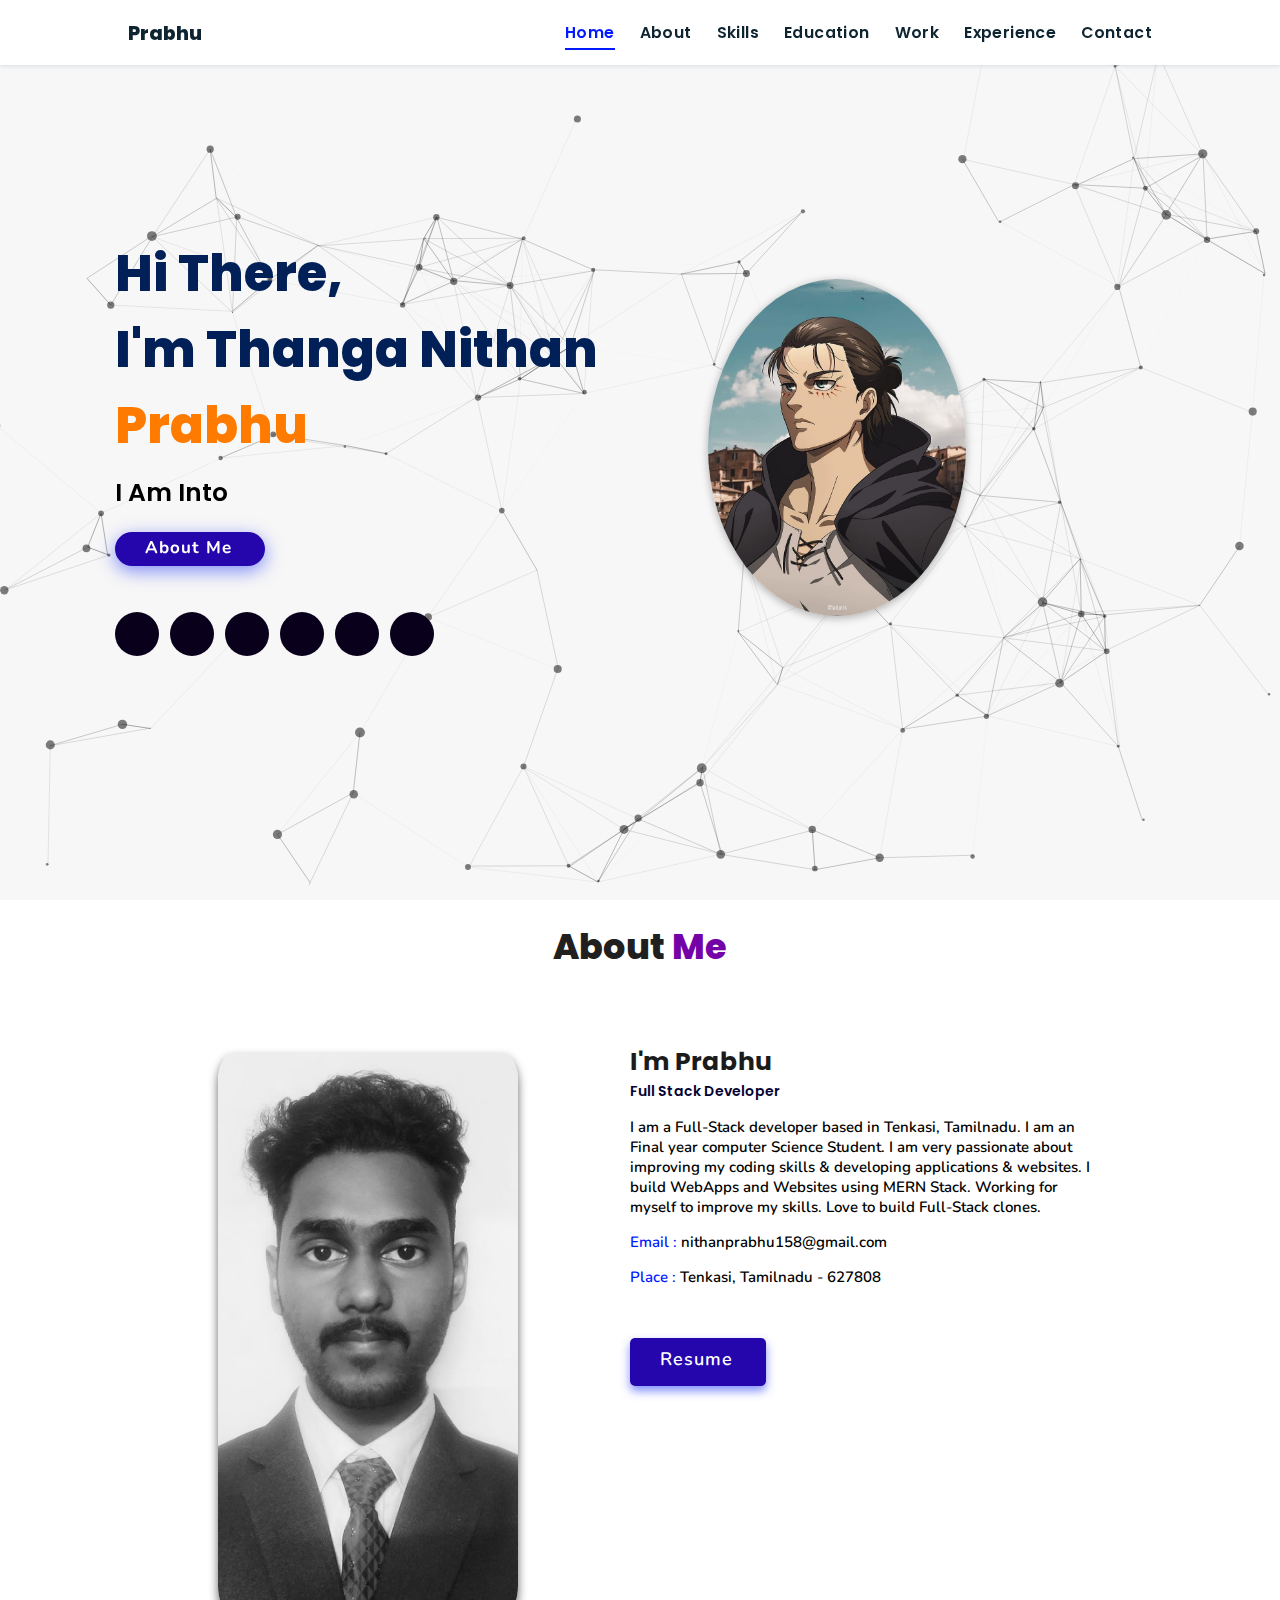
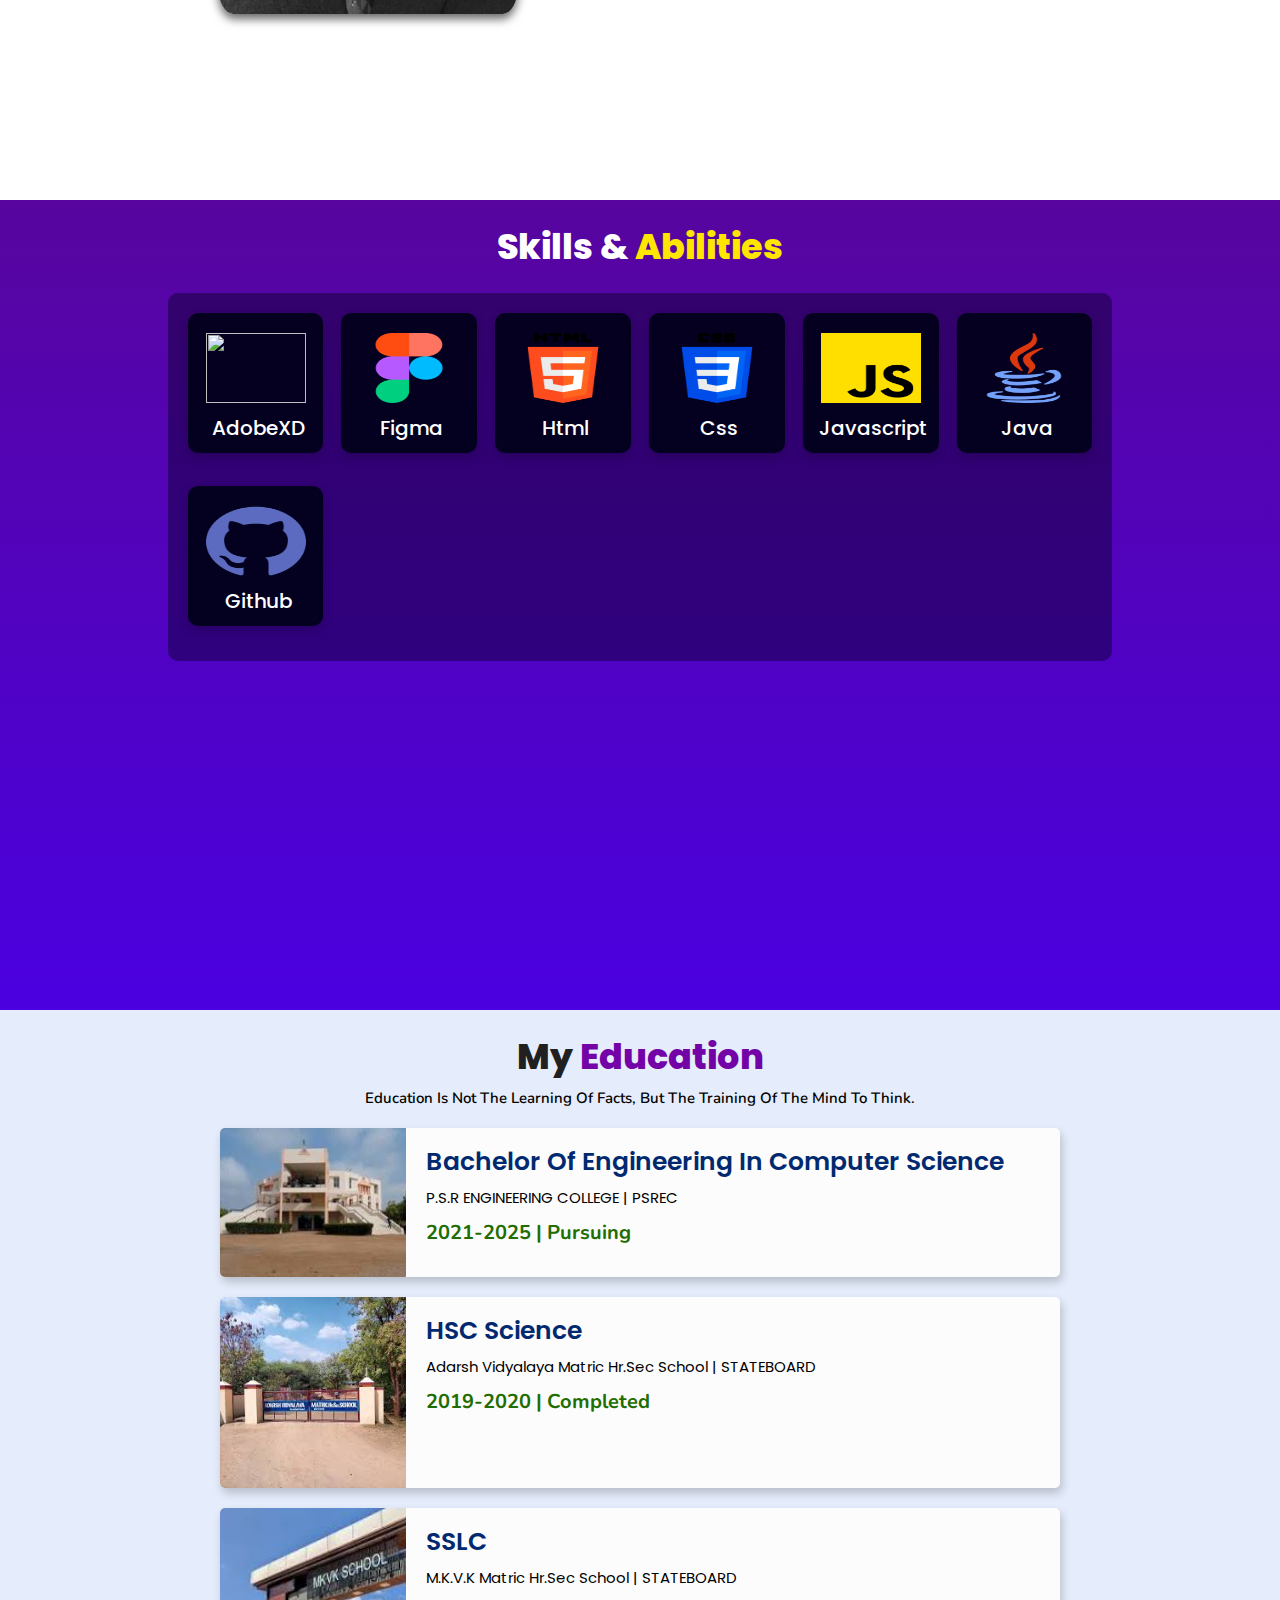
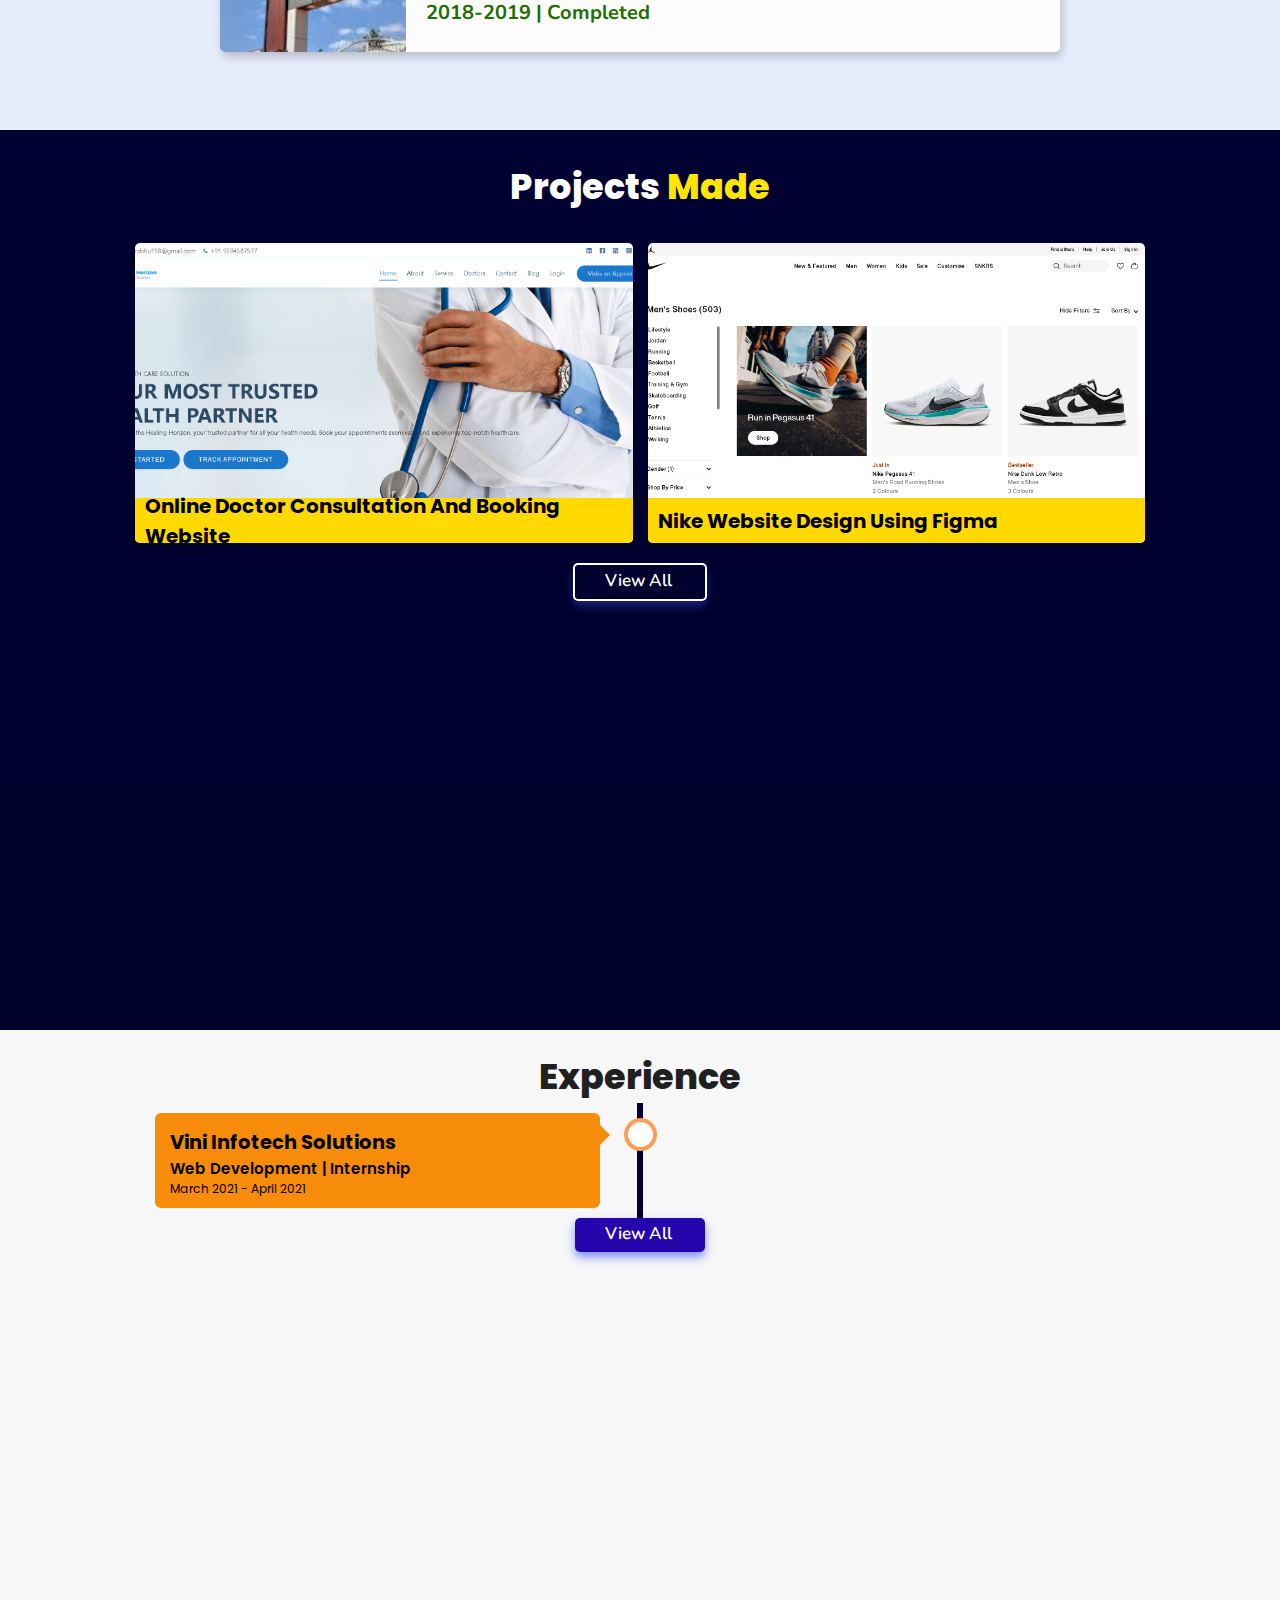
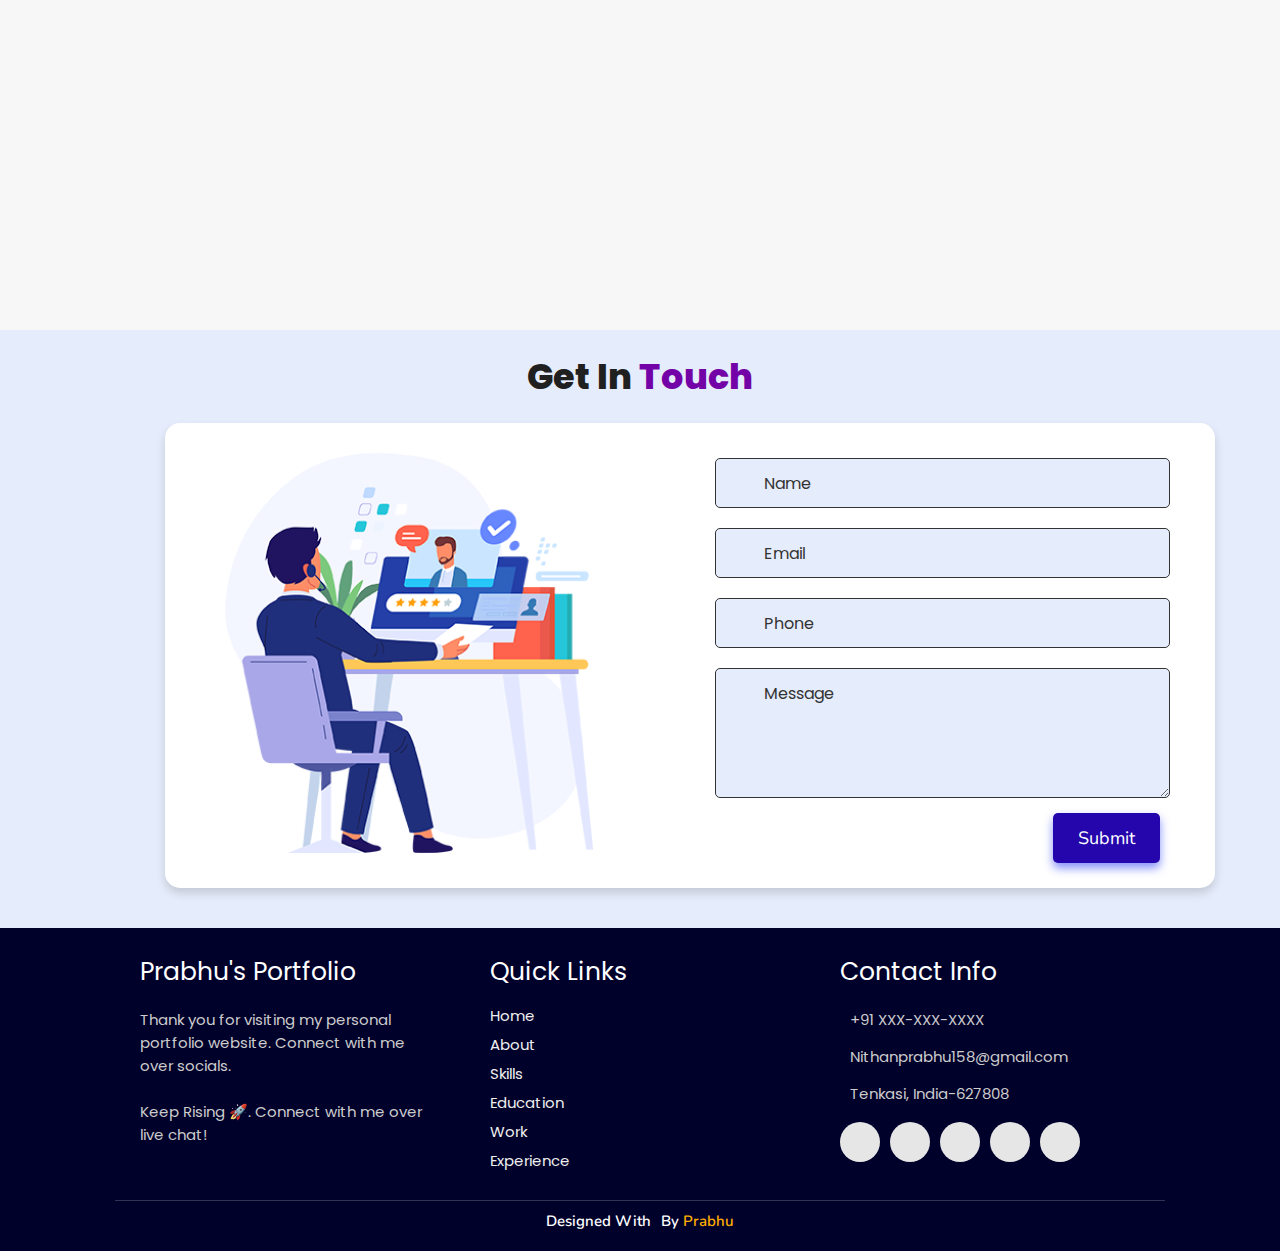
==== index.html @ cd058b42 "Initial commit" ====
<!DOCTYPE html>
<html lang="en">

<head>
  <meta charset="UTF-8">
  <meta http-equiv="X-UA-Compatible" content="IE=edge">
  <meta name="viewport" content="width=device-width, initial-scale=1.0">
  <meta name="keywords"
    content="jigar sable, portfolio, jigar, full stack dev, personal portfolio lifecodes, portfolio design, portfolio website, personal portfolio" />
  <meta name="description" content="Welcome to Jigar's Portfolio. Full-Stack Web Developer and Android App Developer" />
  <!-- Custom CSS -->
  <link rel="stylesheet" href="./assets/css/style.css">
  <!-- Font Awesome -->
  <link rel="stylesheet" href="https://cdnjs.cloudflare.com/ajax/libs/font-awesome/5.15.3/css/all.min.css"
    integrity="sha512-iBBXm8fW90+nuLcSKlbmrPcLa0OT92xO1BIsZ+ywDWZCvqsWgccV3gFoRBv0z+8dLJgyAHIhR35VZc2oM/gI1w=="
    crossorigin="anonymous" referrerpolicy="no-referrer" />
  <!-- Favicon -->
  <link id='favicon' rel="shortcut icon" href="./assets/images/favicon.png" type="image/x-png">
  <title>Portfolio | Thanga Nithan Prabhu</title>
</head>

<body oncontextmenu="return false">

  <!-- pre loader -->
  <!-- <div class="loader-container">
  <img draggable="false" src="./assets/images/preloader.gif" alt="">
</div> -->

  <!-- navbar starts -->
  <header>
    <a href="#" class="logo"><i class="fab fa-node-js"></i> Prabhu</a>

    <div id="menu" class="fas fa-bars"></div>
    <nav class="navbar">
      <ul>
        <li><a class="active" href="#home">Home</a></li>
        <li><a href="#about">About</a></li>
        <li><a href="#skills">Skills</a></li>
        <li><a href="#education">Education</a></li>
        <li><a href="#work">Work</a></li>
        <li><a href="#experience">Experience</a></li>
        <li><a href="#contact">Contact</a></li>
      </ul>
    </nav>
  </header>
  <!-- navbar ends -->


  <!-- hero section starts -->
  <section class="home" id="home">
    <div id="particles-js"></div>

    <div class="content">
      <h2>Hi There,<br /> I'm Thanga Nithan <span>Prabhu</span></h2>
      <p>i am into <span class="typing-text"></span></p>
      <a href="#about" class="btn"><span>About Me</span>
        <i class="fas fa-arrow-circle-down"></i>
      </a>
      <div class="socials">
        <ul class="social-icons">
          <li><a class="linkedin" aria-label="LinkedIn" href="#" target="_blank"><i class="fab fa-linkedin"></i></a>
          </li>
          <li><a class="github" aria-label="GitHub" href="#" target="_blank"><i class="fab fa-github"></i></a></li>
          <li><a class="twitter" aria-label="Twitter" href="#" target="_blank"><i class="fab fa-twitter"></i></a></li>
          <li><a class="telegram" aria-label="Telegram" href="#" target="_blank"><i
                class="fab fa-telegram-plane"></i></a></li>
          <li><a class="instagram" aria-label="Instagram" href="#"><i class="fab fa-instagram" target="_blank"></i></a>
          </li>
          <li><a class="dev" aria-label="Dev" href="#" target="_blank"><i class="fab fa-dev"></i></a></li>
        </ul>
      </div>
    </div>
    <div class="image">
      <img draggable="false" class="tilt" src="./assets/images/prof2.jpg" alt="">
    </div>
  </section>
  <!-- hero section ends -->


  <!-- about section starts -->
  <section class="about" id="about">
    <h2 class="heading"><i class="fas fa-user-alt"></i> About <span>Me</span></h2>

    <div class="row">

      <div class="image">
        <img draggable="false" class="tilt" src="./assets/images/proimg.jpg" alt="">
      </div>
      <div class="content">
        <h3>I'm Prabhu</h3>
        <span class="tag">Full Stack Developer</span>

        <p>I am a Full-Stack developer based in Tenkasi, Tamilnadu.
          I am an Final year computer Science Student.
          I am very passionate about improving my coding skills & developing applications & websites.
          I build WebApps and Websites using MERN Stack.
          Working for myself to improve my skills.
          Love to build Full-Stack clones. </p>

        <div class="box-container">
          <!-- <div class="box">
              <p><span> age: </span> 20</p>
              <p><span> phone : </span> +91 XXX-XXX-XXXX</p>
            </div> -->
          <div class="box">
            <p><span> email : </span> nithanprabhu158@gmail.com</p>
            <p><span> place : </span> Tenkasi, Tamilnadu - 627808</p>
          </div>
        </div>

        <div class="resumebtn">
          <a href="https://drive.google.com/file/d/1yinrvHwTOO-vEq6A9LyeGc9XPbq8N3wu/view?usp=sharing" target="_blank"
            class="btn"><span>Resume</span>
            <i class="fas fa-chevron-right"></i>
          </a>
        </div>

      </div>
    </div>
  </section>
  <!-- about section ends -->

  <!-- skills section starts -->
  <section class="skills" id="skills">

    <h2 class="heading"><i class="fas fa-laptop-code"></i> Skills & <span>Abilities</span></h2>

    <div class="container">
      <div class="row" id="skillsContainer">

        <div class="bar">
          <div class="info">
            <img src="https://img.icons8.com/color/48/000000/adobe-xd.png" width="100px" height="70px" />
            <span>AdobeXD</span>
          </div>
        </div>
        <div class="bar">
          <div class="info">
            <img src="assets/images/figma.png" width="100px" height="70px" />
            <span>Figma</span>
          </div>
        </div>
        <div class="bar">
          <div class="info">
            <img src="assets/images/html-5.png" width="100px" height="70px" />
            <span>Html</span>
          </div>
        </div>
        <div class="bar">
          <div class="info">
            <img src="assets/images/css-3.png" width="100px" height="70px" />
            <span>Css</span>
          </div>
        </div>
        <div class="bar">
          <div class="info">
            <img src="assets/images/js.png" width="100px" height="70px" />
            <span>Javascript</span>
          </div>
        </div>
        <div class="bar">
          <div class="info">
            <img src="assets/images/java.png" width="100px" height="70px" />
            <span>Java</span>
          </div>
        </div>
        <div class="bar">
          <div class="info">
            <img src="assets/images/github.png" width="100px" height="70px" />
            <span>Github</span>
          </div>
        </div>

      </div>
    </div>
  </section>
  <!-- skills section ends -->


  <!-- education section starts -->
  <section class="education" id="education">

    <h1 class="heading"><i class="fas fa-graduation-cap"></i> My <span>Education</span></h1>

    <p class="qoute">Education is not the learning of facts, but the training of the mind to think.</p>

    <div class="box-container">

      <div class="box">
        <div class="image">
          <img draggable="false" src="assets/images/educat/clg.jpeg" alt="">
        </div>
        <div class="content">
          <h3>Bachelor of Engineering in Computer Science</h3>
          <p>P.S.R ENGINEERING COLLEGE | PSREC</p>
          <h4>2021-2025 | Pursuing</h4>
        </div>
      </div>

      <div class="box">
        <div class="image">
          <img draggable="false" src="./assets/images/educat/sslc.jpeg" alt="">
        </div>
        <div class="content">
          <h3>HSC Science </h3>
          <p>Adarsh vidyalaya Matric Hr.sec School | STATEBOARD</p>
          <h4>2019-2020 | Completed</h4>
        </div>
      </div>
      <div class="box">
        <div class="image">
          <img draggable="false" src="./assets/images/educat/hsc.jpeg" alt="">
        </div>
        <div class="content">
          <h3>SSLC </h3>
          <p>M.K.V.K Matric Hr.sec School | STATEBOARD</p>
          <h4>2018-2019 | Completed</h4>
        </div>
      </div>

    </div>
  </section>
  <!-- education section ends -->


  <!-- work project section starts -->
  <section class="work" id="work">

    <h2 class="heading"><i class="fas fa-laptop-code"></i> Projects <span>Made</span></h2>

    <div class="box-container">

      <div class="box tilt">
        <img draggable="false" src="./assets/images/projects/docproject.png" alt="" />
        <div class="content">
          <div class="tag">
            <h3>online Doctor consultation and booking website</h3>
          </div>
          <div class="desc">
            <p>Dynamic and user-friendly website to consult and book our doctors through online</p>
            <div class="btns">
              <a href="#" class="btn" target="_blank"><i class="fas fa-eye"></i> View</a>
              <a href="#" class="btn" target="_blank">Code <i class="fas fa-code"></i></a>
            </div>
          </div>
        </div>
      </div>
      <div class="box tilt">
        <img draggable="false" src="./assets/images/projects/nikepro.png" alt="" />
        <div class="content">
          <div class="tag">
            <h3>Nike website design using figma</h3>
          </div>
          <div class="desc">
            <p>Website that showcases the nike products</p>
            <div class="btns">
              <a href="#" class="btn" target="_blank"><i class="fas fa-eye"></i> View</a>
              <a href="#" class="btn" target="_blank">Code <i class="fas fa-code"></i></a>
            </div>
          </div>
        </div>
      </div>

    </div>

    <div class="viewall">
      <a href="/projects" class="btn"><span>View All</span>
        <i class="fas fa-arrow-right"></i>
      </a>
    </div>

  </section>
  <!-- work project section ends -->

  <!-- experience section starts -->
  <section class="experience" id="experience">

    <h2 class="heading"><i class="fas fa-briefcase"></i> Experience </h2>

    <div class="timeline">

      <!-- <div class="container right">
        <div class="content">
          <div class="tag">
            <h2>Self Employed</h2>
          </div>
          <div class="desc">
            <h3>Full Stack Developer</h3>
            <p>Oct 2021 - present</p>
          </div>
        </div>
      </div>

      <div class="container left">
        <div class="content">
          <div class="tag">
            <h2>Mapstreak Flyseas</h2>
          </div>
          <div class="desc">
            <h3>Web Developer | Internship</h3>
            <p>June 2021 - Dec 2021</p>
          </div>
        </div>
      </div>

      <div class="container right">
        <div class="content">
          <div class="tag">
            <h2>The Spark Foundation</h2>
          </div>
          <div class="desc">
            <h3>Website Developer | Internship</h3>
            <p>May 2021 - June 2021</p>
          </div>
        </div>
      </div>

      <div class="container left">
        <div class="content">
          <div class="tag">
            <h2>The Spark Foundation</h2>
          </div>
          <div class="desc">
            <h3>Mobile Application Developer | Internship</h3>
            <p>April 2021 - May 2021</p>
          </div>
        </div>
      </div>

      <div class="container right">
        <div class="content">
          <div class="tag">
            <h2>Frshr Technologies</h2>
          </div>
          <div class="desc">
            <h3>Wordpress Developer | Internship</h3>
            <p>April 2021 - April 2021</p>
          </div>
        </div>
      </div> -->

      <div class="container left">
        <div class="content">
          <div class="tag">
            <h2>Vini Infotech Solutions</h2>
          </div>
          <div class="desc">
            <h3>Web Development | Internship</h3>
            <p>March 2021 - April 2021</p>
          </div>
        </div>
      </div>
    </div>

    <div class="morebtn">
      <a href="/experience" class="btn"><span>View All</span>
        <i class="fas fa-arrow-right"></i>
      </a>
    </div>

    </div>

  </section>
  <!-- experience section ends -->

  <!-- contact section starts -->
  <section class="contact" id="contact">

    <h2 class="heading"><i class="fas fa-headset"></i> Get in <span>Touch</span></h2>

    <div class="container">
      <div class="content">
        <div class="image-box">
          <img draggable="false" src="./assets/images/contact1.png" alt="">
        </div>
        <form id="contact-form">

          <div class="form-group">
            <div class="field">
              <input type="text" name="name" placeholder="Name" required>
              <i class='fas fa-user'></i>
            </div>
            <div class="field">
              <input type="text" name="email" placeholder="Email" required>
              <i class='fas fa-envelope'></i>
            </div>
            <div class="field">
              <input type="text" name="phone" placeholder="Phone">
              <i class='fas fa-phone-alt'></i>
            </div>
            <div class="message">
              <textarea placeholder="Message" name="message" required></textarea>
              <i class="fas fa-comment-dots"></i>
            </div>
          </div>
          <div class="button-area">
            <button type="submit">
              Submit <i class="fa fa-paper-plane"></i></button>
          </div>
        </form>
      </div>
    </div>
  </section>
  <!-- contact section ends -->


  <!-- footer section starts -->
  <section class="footer">

    <div class="box-container">

      <div class="box">
        <h3>Prabhu's Portfolio</h3>
        <p>Thank you for visiting my personal portfolio website. Connect with me over socials. <br /> <br /> Keep Rising
          🚀. Connect with me over live chat!</p>
      </div>

      <div class="box">
        <h3>quick links</h3>
        <a href="#home"><i class="fas fa-chevron-circle-right"></i> home</a>
        <a href="#about"><i class="fas fa-chevron-circle-right"></i> about</a>
        <a href="#skills"><i class="fas fa-chevron-circle-right"></i> skills</a>
        <a href="#education"><i class="fas fa-chevron-circle-right"></i> education</a>
        <a href="#work"><i class="fas fa-chevron-circle-right"></i> work</a>
        <a href="#experience"><i class="fas fa-chevron-circle-right"></i> experience</a>
      </div>

      <div class="box">
        <h3>contact info</h3>
        <p> <i class="fas fa-phone"></i>+91 XXX-XXX-XXXX</p>
        <p> <i class="fas fa-envelope"></i>Nithanprabhu158@gmail.com</p>
        <p> <i class="fas fa-map-marked-alt"></i>Tenkasi, India-627808</p>
        <div class="share">

          <a href="#" class="fab fa-linkedin" aria-label="LinkedIn" target="_blank"></a>
          <a href="#" class="fab fa-github" aria-label="GitHub" target="_blank"></a>
          <a href="mailto:nithanprabhu158@gmail.com" class="fas fa-envelope" aria-label="Mail" target="_blank"></a>
          <a href="#" class="fab fa-twitter" aria-label="Twitter" target="_blank"></a>
          <a href="#" class="fab fa-telegram-plane" aria-label="Telegram" target="_blank"></a>
        </div>
      </div>
    </div>

    <h1 class="credit">Designed with <i class="fa fa-heart pulse"></i> by <a href="#"> Prabhu</a></h1>

  </section>
  <!-- footer section ends -->


  <!-- scroll top btn -->
  <a href="#home" aria-label="ScrollTop" class="fas fa-angle-up" id="scroll-top"></a>
  <!-- scroll back to top -->


  <!-- ==== ALL MAJOR JAVASCRIPT CDNS STARTS ==== -->
  <!-- jquery cdn -->
  <script src="https://cdnjs.cloudflare.com/ajax/libs/jquery/3.6.0/jquery.min.js"
    integrity="sha512-894YE6QWD5I59HgZOGReFYm4dnWc1Qt5NtvYSaNcOP+u1T9qYdvdihz0PPSiiqn/+/3e7Jo4EaG7TubfWGUrMQ=="
    crossorigin="anonymous" referrerpolicy="no-referrer"></script>

  <!-- typed.js cdn -->
  <script src="https://cdnjs.cloudflare.com/ajax/libs/typed.js/2.0.5/typed.min.js"
    integrity="sha512-1KbKusm/hAtkX5FScVR5G36wodIMnVd/aP04af06iyQTkD17szAMGNmxfNH+tEuFp3Og/P5G32L1qEC47CZbUQ=="
    crossorigin="anonymous" referrerpolicy="no-referrer"></script>

  <!-- particle.js links -->
  <script src="./assets/js/particles.min.js"></script>
  <script src="./assets/js/app.js"></script>

  <!-- vanilla tilt.js links -->
  <script src="https://cdnjs.cloudflare.com/ajax/libs/vanilla-tilt/1.7.0/vanilla-tilt.min.js"
    integrity="sha512-SttpKhJqONuBVxbRcuH0wezjuX+BoFoli0yPsnrAADcHsQMW8rkR84ItFHGIkPvhnlRnE2FaifDOUw+EltbuHg=="
    crossorigin="anonymous" referrerpolicy="no-referrer"></script>

  <!-- scroll reveal anim -->
  <script src="https://unpkg.com/scrollreveal"></script>

  <script type="text/javascript" src="https://cdn.jsdelivr.net/npm/emailjs-com@3/dist/email.min.js"></script>

  <!-- ==== ALL MAJOR JAVASCRIPT CDNS ENDS ==== -->

  <script src="./assets/js/script.js"></script>

</body>

</html>
---- assets/css/style.css ----
@import url("https://fonts.googleapis.com/css2?family=Poppins:wght@400;600;700&display=swap");
@import url("https://fonts.googleapis.com/css2?family=Nunito:ital,wght@0,300;0,400;0,600;0,700;1,300;1,400&display=swap");

* {
  margin: 0;
  padding: 0;
  box-sizing: border-box;
  text-decoration: none;
  outline: none;
  border: none;
  text-transform: capitalize;
  transition: all 0.2s linear;
}

html {
  font-size: 62.5%;
  overflow-x: hidden;
  scroll-behavior: smooth;
}

body {
  background: #f7f7f7;
  font-family: "Poppins", sans-serif;
}

*::selection {
  background: #2b3dda;
  color: #fff;
}

html {
  font-size: 62.5%;
  overflow-x: hidden;
}

html::-webkit-scrollbar {
  width: 0.8rem;
}

html::-webkit-scrollbar-track {
  background: rgb(235, 202, 245);
}

html::-webkit-scrollbar-thumb {
  background: #420177;
}

/* pre loader start */
.loader-container {
  position: fixed;
  top: 0;
  left: 0;
  z-index: 10000;
  background: #e6eff1;
  display: flex;
  align-items: center;
  justify-content: center;
  height: 100%;
  width: 100%;
}

.loader-container.fade-out {
  top: -120%;
}

/* pre loader end */

/* navbar starts */
header {
  position: fixed;
  top: 0;
  left: 0;
  right: 0;
  z-index: 1000;
  display: flex;
  align-items: center;
  justify-content: space-between;
  padding: 1.7rem 10%;
  height: 6.5rem;
  background-color: #fff;
  box-shadow: 0 1px 4px rgba(146, 161, 176, 0.3);
}

section {
  min-height: 100vh;
  padding: 2rem 9%;
}

.heading {
  font-size: 3.5rem;
  color: rgb(32, 32, 32);
  font-weight: 800;
  text-align: center;
}

.heading span {
  color: rgb(115, 3, 167);
}

header .logo {
  font-size: 1.9rem;
  font-weight: 800;
  text-decoration: none;
  color: #0e2431;
}

header .logo i {
  font-size: 2.2rem;
}

header .logo:hover {
  color: #fc8c05;
}

header .navbar ul {
  list-style: none;
  display: flex;
  justify-content: center;
  align-items: center;
}

header .navbar li {
  margin-left: 2.5rem;
}

header .navbar ul li a {
  font-size: 1.57rem;
  color: #0e2431;
  font-weight: 600;
  text-decoration: none;
  letter-spacing: 0.04rem;
  transition: 0.2s;
}

header .navbar ul li a.active,
header .navbar ul li a:hover {
  color: #011aff;
  border-bottom: 0.2rem solid #011aff;
  padding: 0.5rem 0;
}

/* navbar ends */

/* hamburger icon starts*/
#menu {
  font-size: 3rem;
  cursor: pointer;
  color: rgb(24, 2, 63);
  display: none;
}

@media (max-width: 768px) {
  #menu {
    display: block;
  }

  header .navbar {
    position: fixed;
    top: 6.5rem;
    right: -120%;
    width: 75%;
    height: 100%;
    text-align: left;
    align-items: flex-start;
    background-color: #0e0f31;
  }

  header .navbar ul {
    flex-flow: column;
    padding: 1rem;
  }

  header .navbar ul li {
    text-align: center;
    width: 100%;
    margin: 1rem 0;
    border-radius: 0.5rem;
    width: 26rem;
  }

  header .navbar ul li a {
    display: block;
    padding: 1rem;
    text-align: left;
    color: #fff;
    font-size: 2rem;
  }

  header .navbar ul li a.active,
  header .navbar ul li a:hover {
    padding: 1rem;
    color: #fff;
    border-radius: 0.5rem;
    border-bottom: 0.5rem solid #011aff;
  }

  .fa-times {
    transform: rotate(180deg);
  }

  header .navbar.nav-toggle {
    right: 0;
  }
}

/* hamburger icon ends */

/* hero section starts*/
.home {
  position: relative;
  display: flex;
  flex-wrap: wrap;
  gap: 1.5rem;
  min-height: 100vh;
  align-items: center;
}

.home #particles-js {
  position: absolute;
  top: 0;
  left: 0;
  height: 100%;
  width: 100%;
}

.home::before {
  content: "";
  position: absolute;
  top: 0;
  left: 0;
  height: 100%;
  width: 100%;
}

.home .content {
  flex: 1 1 40rem;
  padding-top: 1rem;
  z-index: 1;
}

.home .image {
  flex: 1 1 40rem;
  z-index: 1;
}

.home .image img {

  width: 50%;
  margin-left: 6rem;
  border-radius: 50%;
  box-shadow: 0 2px 8px rgba(0, 0, 0, 0.3);
  cursor: pointer;
}

.home .image img:hover {
  box-shadow: 0 5px 15px rgba(0, 0, 0, 0.5);
}

.home .content h2 {
  font-size: 5rem;
  font-weight: 800;
  color: #002057;
}

.home .content h2 span {
  font-size: 5rem;
  font-weight: 800;
  color: #ff7b00;
}

.home .content p {
  font-size: 2.5rem;
  color: #000;
  font-weight: 600;
  padding: 1rem 0;
}

.home .content p span {
  font-size: 2.5rem;
  color: rgb(148, 8, 8);
  font-weight: 600;
  padding: 1rem 0;
}

.home .btn {
  margin-top: 1rem;
  position: absolute;
  line-height: 0;
  padding: 1.6rem 3rem;
  border-radius: 4em;
  transition: 0.5s;
  color: #fff;
  background: #2506ad;
  box-shadow: 0px 5px 18px rgba(48, 68, 247, 0.6);
  font-family: "Nunito", sans-serif;
}

.home .btn span {
  font-weight: 700;
  font-size: 1.7rem;
  letter-spacing: 0.1rem;
}

.home .btn i {
  margin-left: 0.3rem;
  font-size: 1.5rem;
  transition: 0.3s;
}

.home .btn:hover {
  background: #1a047e;
}

.home .btn:hover i {
  transform: translateX(5px);
}

/* social icons start */
.socials {
  position: relative;
  margin-top: 9rem;
}

.socials .social-icons {
  padding-left: 0;
  margin-bottom: 0;
  list-style: none;
}

.socials .social-icons li {
  display: inline-block;
  margin-bottom: 14px;
}

.social-icons a {
  font-size: 2rem;
  display: inline-block;
  line-height: 44px;
  color: #00d9ff;
  background-color: #09011b;
  width: 44px;
  height: 44px;
  text-align: center;
  margin-right: 8px;
  border-radius: 100%;
  -webkit-transition: all 0.2s linear;
  -o-transition: all 0.2s linear;
  transition: all 0.2s linear;
}

.social-icons a:active,
.social-icons a:focus,
.social-icons a:hover {
  color: #fff;
  background-color: #0685da;
}

.social-icons a.github:hover {
  background-color: #0e0e0e;
}

.social-icons a.twitter:hover {
  background-color: #00aced;
}

.social-icons a.linkedin:hover {
  background-color: #007bb6;
}

.social-icons a.dev:hover {
  background-color: #070707;
}

.social-icons a.instagram:hover {
  background-color: #ee00da;
}

/* social icons end */

/* hero media queries starts*/
@media (max-width: 450px) {
  .home .btn {
    margin: 4rem 0;
  }

  .socials {
    margin-top: 12rem;
  }

  .home .image img {
    margin-top: -12rem;
  }

  .home .content p {
    font-size: 2.2rem;
  }

  .home .content p span {
    font-size: 2.2rem;
  }
}

/* hero media queries ends*/
/* hero section end */

/* about section starts */
.about {
  background: rgb(255, 255, 255);
}

.about .row {
  display: flex;
  flex-direction: row;
  gap: 2rem;
  flex-wrap: wrap;
  padding: 4rem;
}

.about .row .image {
  text-align: center;
  flex: 1 1 35rem;
}

.about .row .image img {
  margin: 4rem;
  width: 30rem;
  height: auto;
  border-radius: 5%;
  box-shadow: 0 5px 10px rgba(0, 0, 0, 0.6);
  mix-blend-mode: luminosity;
  transition: 0.3s;
  cursor: pointer;
}

.about .row .image img:hover {
  mix-blend-mode: normal;
}

.about .row .content {
  flex: 1 1 45rem;
  padding: 3rem;
}

.about .row .content h3 {
  color: rgb(27, 27, 27);
  font-size: 2.5rem;
}

.about .row .content .tag {
  font-size: 1.4rem;
  color: #020133;
  font-weight: 600;
  margin-top: 1rem;
}

.about .row .content p {
  font-size: 1.5rem;
  margin-top: 1.5rem;
  font-family: "Nunito";
  font-weight: 600;
  text-transform: none;
}

.about .row .content .box-container {
  display: flex;
  flex-wrap: wrap;
  gap: 1.5rem;
  font-family: "Nunito";
  font-weight: 600;
}

.about .row .content .box-container .box p {
  text-transform: none;
}

.about .row .content .box-container .box p span {
  color: #011aff;
}

.resumebtn {
  margin-top: 6rem;
}

.resumebtn .btn {
  padding: 1.7rem 3rem;
  border-radius: 0.5em;
  transition: 0.3s;
  color: #fff;
  background: #2506ad;
  box-shadow: 0px 5px 10px rgba(48, 68, 247, 0.6);
  font-family: "Nunito", sans-serif;
}

.resumebtn .btn span {
  font-weight: 600;
  font-size: 1.8rem;
  letter-spacing: 0.1rem;
}

.resumebtn .btn i {
  margin-left: 0.3rem;
  font-size: 1.2rem;
  transition: 0.3s;
}

.resumebtn .btn:hover {
  background: #1a047e;
}

.resumebtn .btn:hover i {
  transform: translateX(5px);
}

/* about media queries starts*/
@media screen and (max-width: 600px) {
  .about .row .image {
    margin-top: 2rem;
  }

  .about .row .image img {
    margin: 0 auto;
    width: 80%;
    mix-blend-mode: normal;
  }

  .about .row {
    padding: 0.5rem;
    margin-bottom: 7rem;
  }

  .about .row .content {
    padding: 1rem;
  }

  .about .row .content .box-container {
    gap: 0;
  }
}

/* about media queries ends*/
/* about section ends */

/* skills section starts */
.skills {
  min-height: 90vh;
  background: linear-gradient(to bottom, #57059e, #4a00e0);
}

.skills h2 {
  color: #fff;
}

.skills .heading span {
  color: rgb(255, 230, 0);
}

.skills .container {
  background: rgba(0, 0, 22, 0.4);
  color: #fff;
  border-radius: 1rem;
  padding: 2rem;
  width: 90%;
  margin: auto;
  margin-top: 2rem;
}

.skills .container .row {
  display: grid;
  grid-template-columns: repeat(6, 1fr);
  flex-wrap: wrap;
  gap: 1.8rem;
}

.skills .container .bar {
  margin-bottom: 15px;
  padding: 10px;
  border-radius: 1rem;
  box-shadow: 0 4px 10px rgba(0, 0, 0, 0.2);
  background: rgba(0, 0, 22, 0.9);
  transition: 0.2s;
}

.skills .container .bar:hover {
  box-shadow: 0 8px 10px rgba(0, 2, 68, 0.8) !important;
  background-color: rgba(0, 0, 0, 0.9) !important;
}

.skills .container .bar .info {
  display: flex;
  flex-direction: column;
  align-items: center;
  gap: 1rem;
  margin-top: 1rem;
}

.skills .container .bar .info i {
  font-size: 4rem;
}

.skills .container .bar .info span {
  font-size: 2rem;
  font-weight: 500;
  font-family: "Poppins";
  margin-left: 0.5rem;
}

/* skills media queries starts*/
@media screen and (max-width: 600px) {
  .skills .container {
    padding: 0;
    margin: 0;
  }

  .skills .container .row {
    grid-template-columns: repeat(2, 1fr);
    margin: 1rem;
    padding: 2rem 0.2rem 2rem 0.2rem;
    gap: 1rem;
  }

  .skills .container {
    margin-top: 5px;
    width: 100%;
  }
}

/* skills media queries ends*/
/* skills section ends */

/* education section starts */
.education {
  background: #e5ecfb;
  min-height: 80vh;
}

.education .qoute {
  font-size: 1.5rem;
  text-align: center;
  font-family: "Nunito", sans-serif;
  font-weight: 600;
  margin-top: 0.5rem;
}

.education .box-container {
  display: flex;
  flex-wrap: wrap;
  justify-content: center;
  align-items: center;
  flex-direction: column;
}

.education .box-container .box {
  display: flex;
  flex-direction: row;
  width: 80%;
  border-radius: 0.5rem;
  box-shadow: 0.2rem 0.5rem 1rem rgba(0, 0, 0, 0.2);
  text-align: center;
  position: relative;
  margin-top: 2rem;
  overflow: hidden;
  transition: 0.3s;
  background: rgb(252, 252, 252);
}

.education .box-container .box:hover {
  transform: scale(1.03);
  box-shadow: 1rem 0.5rem 1.2rem rgba(0, 0, 0, 0.3);
}

.education .box-container .box .image {
  flex: 1 1 20rem;
  width: 100%;
}

.education .box-container .box img {
  object-fit: cover;
  position: relative;
  width: 100%;
  height: 100%;
}

.education .box-container .box .content {
  position: relative;
  display: flex;
  flex-direction: column;
  padding: 1rem;
  flex-wrap: wrap;
  flex: 1 1 70rem;
}

.education .box-container .box .content h3 {
  font-size: 2.5rem;
  color: #012970;
  padding: 0.5rem 0;
  font-weight: 600;
  text-align: left;
  margin-left: 1rem;
}

.education .box-container .box .content p {
  font-size: 1.5rem;
  margin-left: 1rem;
  text-align: left;
}

.education h4 {
  font-size: 2rem;
  color: rgb(34, 109, 0);
  text-align: left;
  margin: 1rem;
  font-family: "Nunito", sans-serif;
  font-weight: 700;
}

/* education media queries starts*/
@media screen and (max-width: 600px) {
  .education .box-container .box {
    flex-direction: column;
    width: 100%;
  }

  .education .box-container .box .image {
    width: 100%;
    height: 25rem;
  }

  .education .box-container .box img {
    width: 100%;
  }

  .education .box-container .box .content {
    position: relative;
    display: flex;
    flex-direction: column;
    padding: 1rem;
    flex-wrap: wrap;
    flex: 0;
  }

  .education .btns {
    margin-top: 2rem;
    margin-left: 1rem;
    margin-right: 1rem;
    flex-wrap: wrap;
  }
}

/* education media queries ends*/
/* education section ends */

/* work section starts */
.work {
  /* background: #010124; */
  background: linear-gradient(to bottom, #000031, #00002c);
}

.work h2 {
  color: #fff;
  padding: 1rem;
}

.work .heading span {
  color: rgb(255, 230, 0);
}

.work .box-container {
  display: flex;
  flex-wrap: wrap;
  gap: 1.5rem;
  margin: 2rem;
}

.work .box-container .box {
  flex: 1 1 30rem;
  border-radius: 0.5rem;
  box-shadow: 0 0.5rem 1rem rgba(0, 0, 0, 0.1);
  position: relative;
  overflow: hidden;
  height: 30rem;
}

.work .box-container .box img {
  height: 100%;
  width: 100%;
  object-fit: cover;
}

.work .box-container .box .content {
  height: 100%;
  width: 100%;
  position: absolute;
  top: 85%;
  left: 0;
  background: rgba(255, 255, 255, 0.9);
  display: flex;
  flex-direction: column;
}

.work .box-container .box .content .tag {
  display: flex;
  flex-direction: row;
  justify-content: space-between;
  align-items: center;
  height: 4.5rem;
  width: 100%;
  padding-left: 1rem;
  background: #ffd900;
}

.work .box-container .box .content .tag h3 {
  font-size: 2rem;
}

.work .box-container .box:hover .content {
  top: 25%;
}

.work .desc {
  margin: 2rem;
  display: flex;
  flex-direction: column;
  justify-content: center;
}

.work .desc p {
  font-size: 1.5rem;
}

.work .desc .btns {
  display: flex;
  justify-content: space-between;
  width: 100%;
  margin-top: 2rem;
}

.work .desc .btns .btn {
  line-height: 0;
  display: inline;
  padding: 1.5rem 2.5rem;
  border-radius: 0.5rem;
  font-size: 1.5rem;
  color: #fff;
  background: rgb(12, 12, 12);
  margin-right: 2rem;
}

.work .desc .btns .btn:hover {
  background: #310ae0f5;
}

.work .viewall {
  display: flex;
  justify-content: center;
}

.work .viewall .btn {
  position: relative;
  line-height: 0;
  padding: 1.6rem 3rem;
  border-radius: 0.5em;
  transition: 0.5s;
  color: rgb(255, 255, 255);
  font-weight: 700;
  border: 2px solid #fff;
  box-shadow: 0px 5px 10px rgba(65, 84, 241, 0.4);
  text-align: center;
}

.work .viewall .btn span {
  font-weight: 600;
  font-size: 1.7rem;
  font-family: "Nunito", sans-serif;
}

.work .viewall .btn i {
  margin-left: 0.3rem;
  font-size: 1.5rem;
  transition: 0.3s;
}

.work .viewall .btn:hover {
  background: #fff;
  color: #000;
}

.work .viewall .btn:hover i {
  transform: translateX(5px);
}

/* work section ends */

/* experience section starts */
.experience .timeline {
  position: relative;
  max-width: 1200px;
  margin: 0 auto;
}

.experience .timeline::after {
  content: "";
  position: absolute;
  width: 6px;
  background: #020133;
  top: 0;
  bottom: 0;
  left: 50%;
  margin-left: -3px;
  z-index: -2;
}

.experience .container {
  padding: 10px 40px;
  position: relative;
  background-color: inherit;
  width: 50%;
}

/*circles on timeline*/
.experience .container::after {
  content: "\f0b1";
  position: absolute;
  width: 25px;
  height: 25px;
  right: -17px;
  background-color: rgb(255, 255, 255);
  border: 4px solid #ff9f55;
  top: 15px;
  border-radius: 50%;
  z-index: 100;
  font-size: 1.89rem;
  text-align: center;
  font-weight: 600;
  color: #02094b;
  font-family: "Font Awesome\ 5 Free";
}

.experience .left {
  left: 0;
}

.experience .right {
  left: 50%;
}

/* arrows pointing right */
.experience .left::before {
  content: " ";
  height: 0;
  position: absolute;
  top: 22px;
  width: 0;
  z-index: 1;
  right: 30px;
  border: medium solid #f68c09;
  border-width: 10px 0 10px 10px;
  border-color: transparent transparent transparent #f68c09;
}

/* arrows pointing left  */
.experience .right::before {
  content: " ";
  height: 0;
  position: absolute;
  top: 22px;
  width: 0;
  z-index: 1;
  left: 30px;
  border: medium solid #f68c09;
  border-width: 10px 10px 10px 0;
  border-color: transparent #f68c09 transparent transparent;
}

.experience .right::after {
  left: -16px;
}

.experience .content {
  background-color: #f68c09;
  position: relative;
  border-radius: 6px;
}

.experience .content .tag {
  font-size: 1.3rem;
  padding-top: 1.5rem;
  padding-left: 1.5rem;
}

.experience .content .desc {
  margin-left: 1.5rem;
  padding-bottom: 1rem;
}

.experience .content .desc h3 {
  font-size: 1.5rem;
  font-weight: 600;
}

.experience .content .desc p {
  font-size: 1.2rem;
}

/* view all button */
.morebtn {
  display: flex;
  justify-content: center;
}

.morebtn .btn {
  position: relative;
  line-height: 0;
  padding: 1.6rem 3rem;
  border-radius: 0.5em;
  transition: 0.5s;
  color: #fff;
  background: #2506ad;
  box-shadow: 0px 5px 10px rgba(48, 68, 247, 0.6);
  text-align: center;
}

.morebtn .btn span {
  font-weight: 600;
  font-size: 1.7rem;
  font-family: "Nunito", sans-serif;
}

.morebtn .btn i {
  margin-left: 0.3rem;
  font-size: 1.5rem;
  transition: 0.3s;
}

.morebtn .btn:hover {
  background: #1a047e;
}

.morebtn .btn:hover i {
  transform: translateX(5px);
}

/* Media queries - Responsive timeline on screens less than 600px wide */
@media screen and (max-width: 600px) {
  .experience {
    min-height: 80vh;
  }

  .experience .timeline {
    margin-top: 2rem;
  }

  .experience .timeline::after {
    left: 31px;
  }

  .experience .container {
    width: 100%;
    padding-left: 8rem;
    padding-right: 2rem;
  }

  .experience .container::after {
    font-size: 2.2rem;
  }

  .experience .container::before {
    left: 61px;
    border: medium solid #f68c09;
    border-width: 10px 10px 10px 0;
    border-color: transparent #f68c09 transparent transparent;
  }

  .experience .left::after {
    left: 15px;
  }

  .experience .right::after {
    left: 15px;
  }

  .experience .right {
    left: 0%;
  }

  .morebtn {
    margin-top: 3rem;
  }
}

/* experience media queries ends */
/* experience section ends */

/* contact section starts */
.contact {
  background: #e5ecfb;
  min-height: 60vh;
}

.contact .container {
  max-width: 1050px;
  width: 100%;
  background: #fff;
  border-radius: 1.5rem;
  margin: 2rem 5rem;
  box-shadow: 0 5px 10px rgba(0, 0, 0, 0.15);
}

.contact .container .content {
  display: flex;
  align-items: center;
  justify-content: space-between;
  padding: 2.5rem 2rem;
}

.contact .content .image-box {
  max-width: 60%;
  margin-left: 4rem;
}

.contact .content .image-box img {
  width: 100%;
  height: 40rem;
  position: relative;
}

.contact .content form {
  width: 45%;
  margin-right: 3.5rem;
}

form .form-group {
  display: flex;
  flex-direction: column;
  justify-content: center;
}

.form-group .field {
  height: 50px;
  display: flex;
  position: relative;
  margin: 1rem;
  width: 100%;
}

form i {
  position: absolute;
  top: 50%;
  left: 18px;
  color: rgb(51, 51, 51);
  font-size: 17px;
  pointer-events: none;
  transform: translateY(-50%);
}

form .field input,
form .message textarea {
  width: 100%;
  height: 100%;
  outline: none;
  padding: 0 16px 0 48px;
  font-size: 16px;
  font-family: "Poppins", sans-serif;
  border-radius: 5px;
  border: 1px solid rgb(51, 51, 51);
  background: #e5ecfb;
}

.field input::placeholder,
.message textarea::placeholder {
  color: rgb(51, 51, 51);
}

.field input:focus,
.message textarea:focus {
  padding-left: 47px;
  border: 2px solid rgb(115, 3, 167);
}

.field input:focus~i,
.message textarea:focus~i {
  color: rgb(115, 3, 167);
}

form .message {
  position: relative;
  margin: 1rem;
  width: 100%;
}

form .message i {
  top: 25px;
  font-size: 20px;
  left: 15px;
}

form .message textarea {
  min-height: 130px;
  max-height: 230px;
  max-width: 100%;
  min-width: 100%;
  padding: 12px 20px 0 48px;
}

form .message textarea::-webkit-scrollbar {
  width: 0px;
}

form .button-area {
  display: flex;
  float: right;
  flex-direction: row-reverse;
}

.button-area button {
  color: #fff;
  border: none;
  outline: none;
  font-size: 1.8rem;
  cursor: pointer;
  border-radius: 5px;
  padding: 13px 25px;
  background: #2506ad;
  box-shadow: 0px 5px 10px rgba(48, 68, 247, 0.6);
  transition: 0.3s ease;
  font-family: "Nunito", sans-serif;
}

.button-area button:hover {
  background: #421cecf5;
}

.button-area span {
  font-size: 17px;
  padding: 1rem;
  display: none;
}

.button-area button i {
  position: relative;
  top: 6px;
  left: 2px;
  font-size: 1.5rem;
  transition: 0.3s;
  color: #fff;
}

.button-area button:hover i {
  left: 8px;
}

/* contact section media queries starts */
@media (max-width: 900px) {
  .contact {
    min-height: 70vh;
  }

  .contact .container {
    margin: 3rem 0 2rem 0;
  }

  .contact .container .content {
    padding: 18px 12px;
  }

  .contact .content .image-box {
    display: none;
  }

  .contact .content form {
    width: 100%;
    margin-right: 2rem;
  }
}

/* contact section media queries ends */
/* contact section ends */

/* footer section starts */
.footer {
  min-height: auto;
  padding-top: 0;
  background: rgb(0, 1, 43);
}

.footer .box-container {
  display: flex;
  justify-content: center;
  flex-wrap: wrap;
}

.footer .box-container .box {
  flex: 1 1 25rem;
  margin: 2.5rem;
}

.footer .box-container .box h3 {
  font-size: 2.5rem;
  color: #fff;
  padding-bottom: 1rem;
  font-weight: normal;
}

.footer .box-container .box p {
  font-size: 1.5rem;
  color: #ccc;
  padding: 0.7rem 0;
  text-transform: none;
}

.footer .box-container .box p i {
  padding-right: 1rem;
  color: #ffae00;
}

.footer .box-container .box a {
  font-size: 1.5rem;
  color: rgb(238, 238, 238);
  padding: 0.3rem 0;
  display: block;
}

.footer .box-container .box a:hover {
  color: #ffae00;
}

.footer .box-container .box .share {
  display: flex;
  flex-wrap: wrap;
  padding: 1rem 0;
}

.footer .box-container .box .share a {
  height: 4rem;
  width: 4rem;
  padding: 1rem;
  text-align: center;
  border-radius: 5rem;
  font-size: 1.7rem;
  margin-right: 1rem;
  transition: 0.2s;
  background: rgb(230, 230, 230);
  color: #02094b;
  border: none;
}

.footer .box-container .box .share a:hover {
  background: transparent;
  transform: scale(0.98);
  border: 0.1rem solid rgb(180, 178, 178);
  color: #ffae00;
}

.footer .credit {
  padding: 1rem 0 0 0;
  text-align: center;
  font-size: 1.5rem;
  font-family: "Nunito", sans-serif;
  font-weight: 600;
  color: #fff;
  border-top: 0.1rem solid #fff3;
}

.footer .credit a {
  color: #ffae00;
}

.footer .fa {
  color: #e90606;
  margin: 0 0.3rem;
  font-size: 1.5rem;
  animation: pound 0.35s infinite alternate;
}

@-webkit-keyframes pound {
  to {
    transform: scale(1.1);
  }
}

@keyframes pound {
  to {
    transform: scale(1.1);
  }
}

@media (max-width: 450px) {
  .footer .box-container .box {
    margin: 1.5rem;
  }

  .footer .box-container .box p {
    padding: 0.7rem;
  }

  .footer .box-container .box .share a {
    padding: 1.2rem;
  }
}

/* footer section ends */

/* common media queries starts*/
@media (max-width: 450px) {
  html {
    font-size: 55%;
  }

  body {
    padding-right: 0;
  }

  section {
    padding: 2rem;
  }
}

/* common media queries ends*/

/* scroll top starts */
#scroll-top {
  position: fixed;
  top: -140%;
  right: 2rem;
  padding: 1rem 1.5rem;
  font-size: 2rem;
  background: #ffae00;
  color: rgb(13, 0, 44);
  border-radius: 50%;
  transition: 1s linear;
  z-index: 1000;
}

#scroll-top.active {
  top: calc(100% - 12rem);
}

/* scroll top ends */
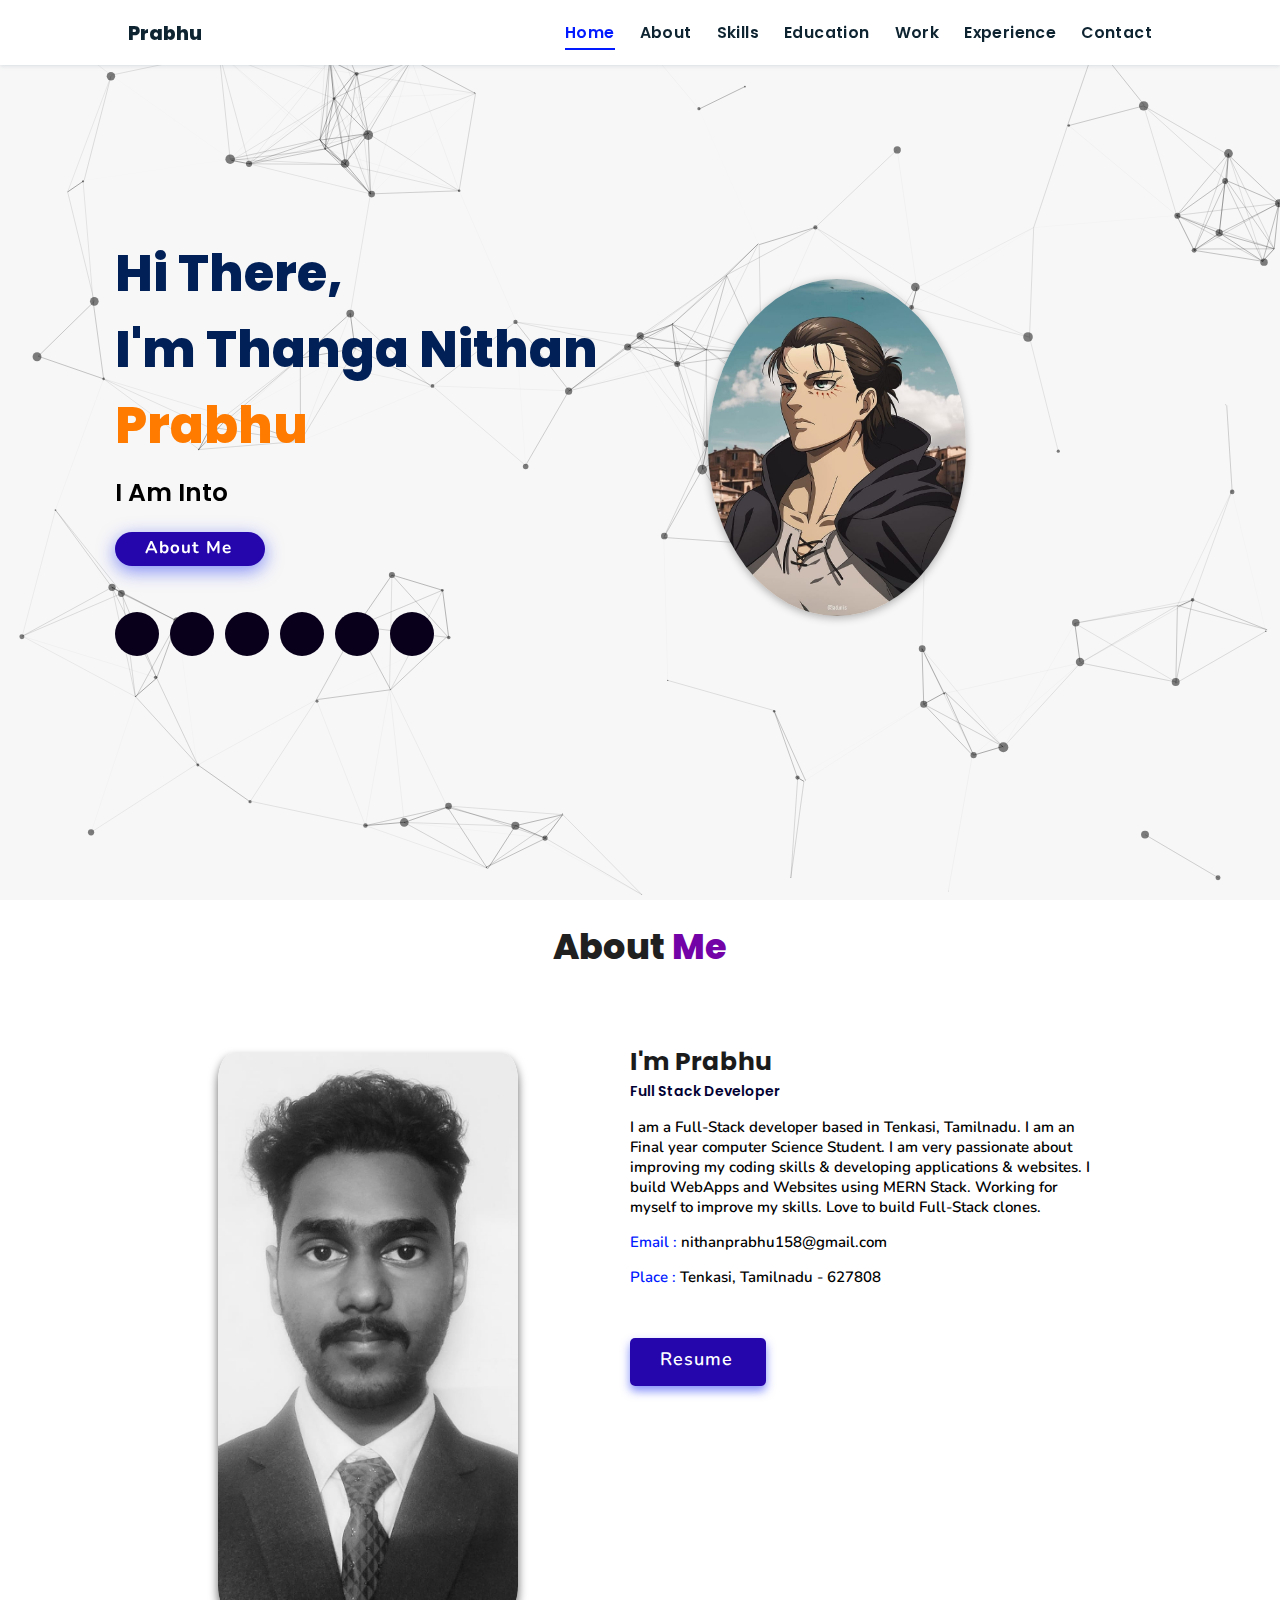
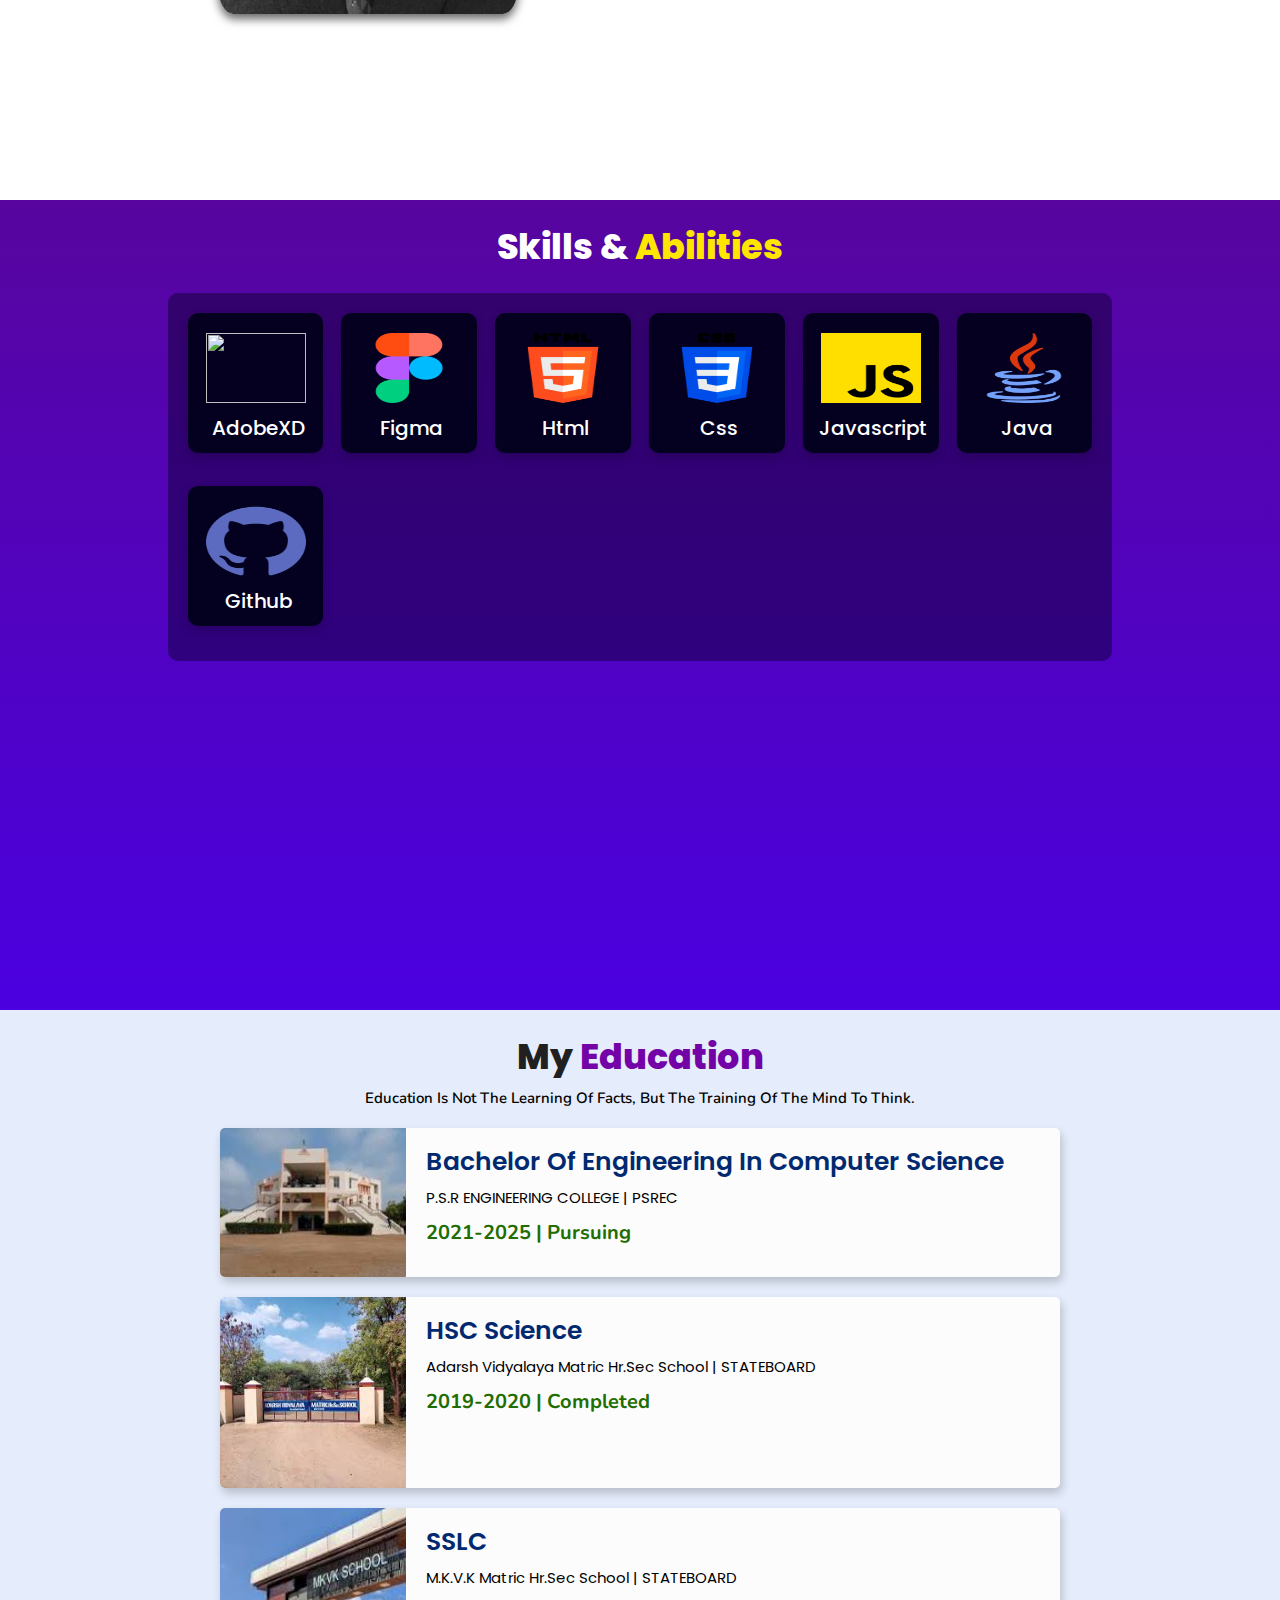
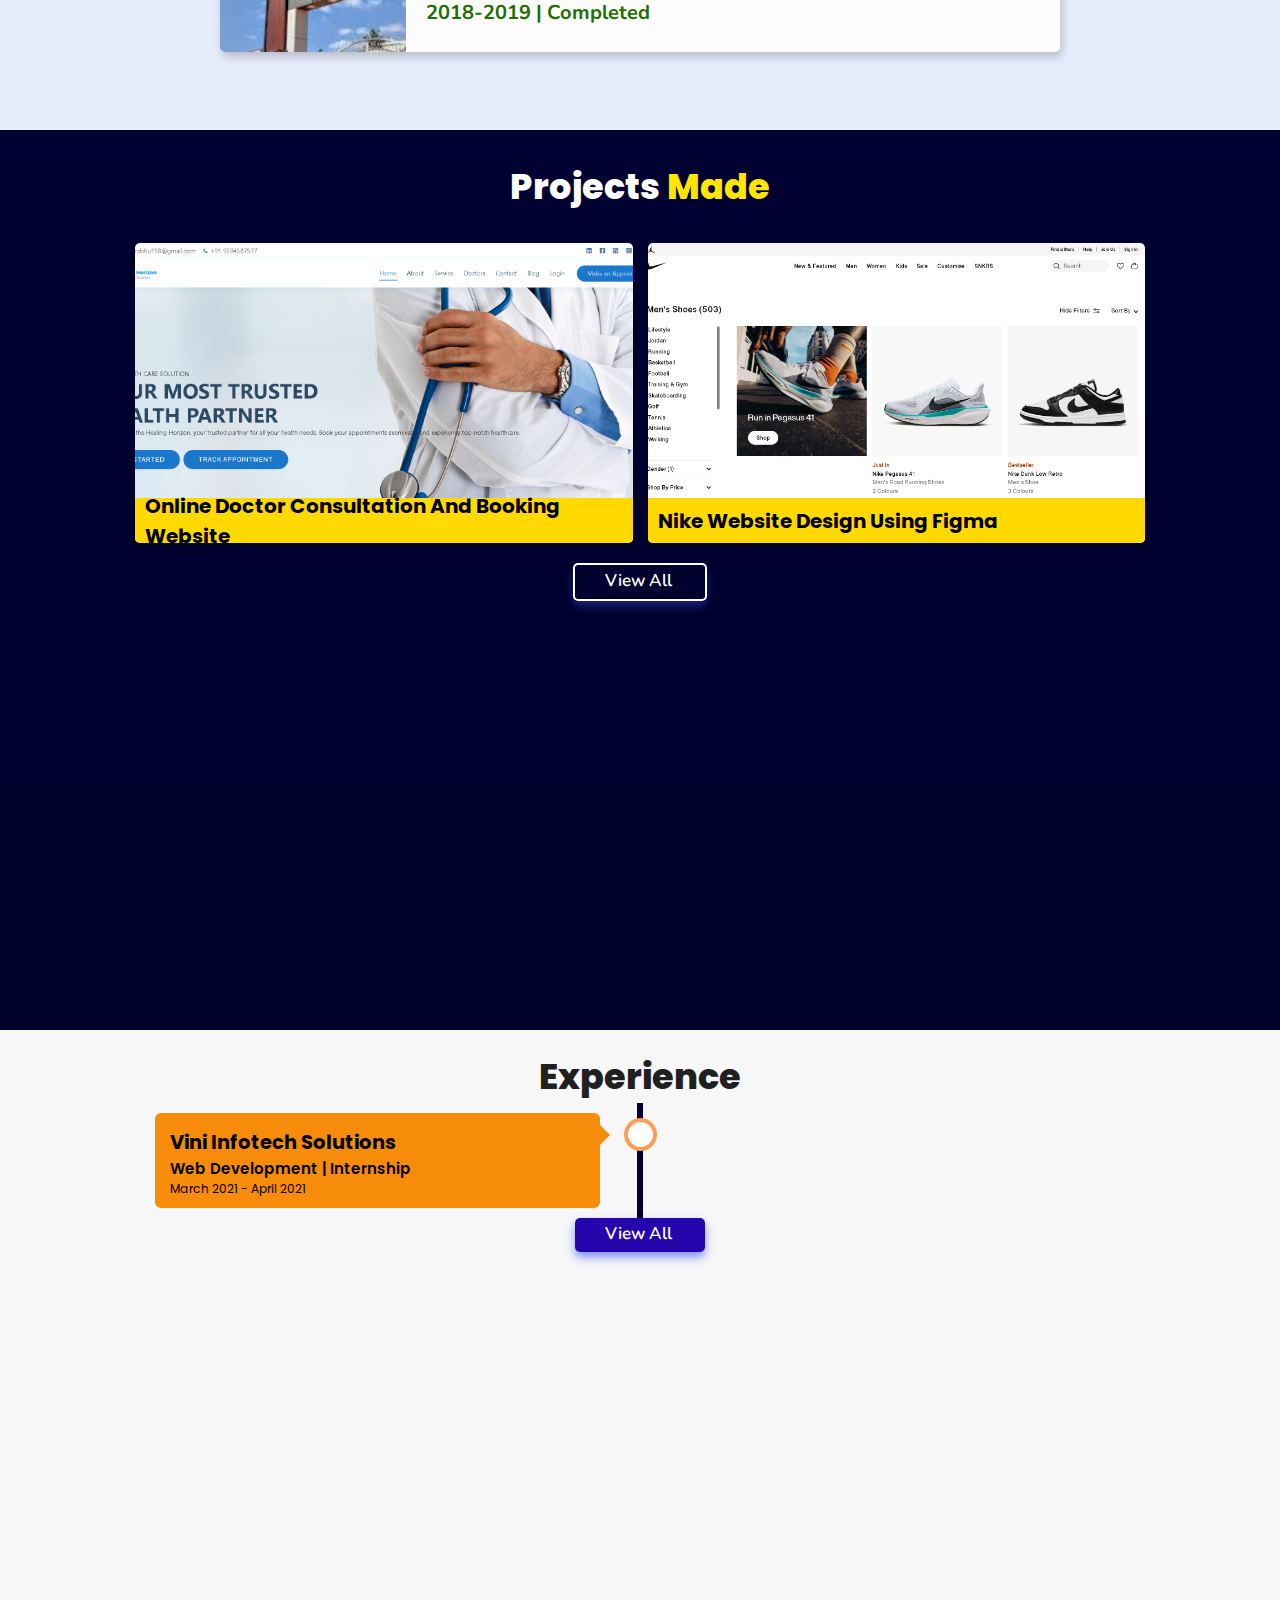
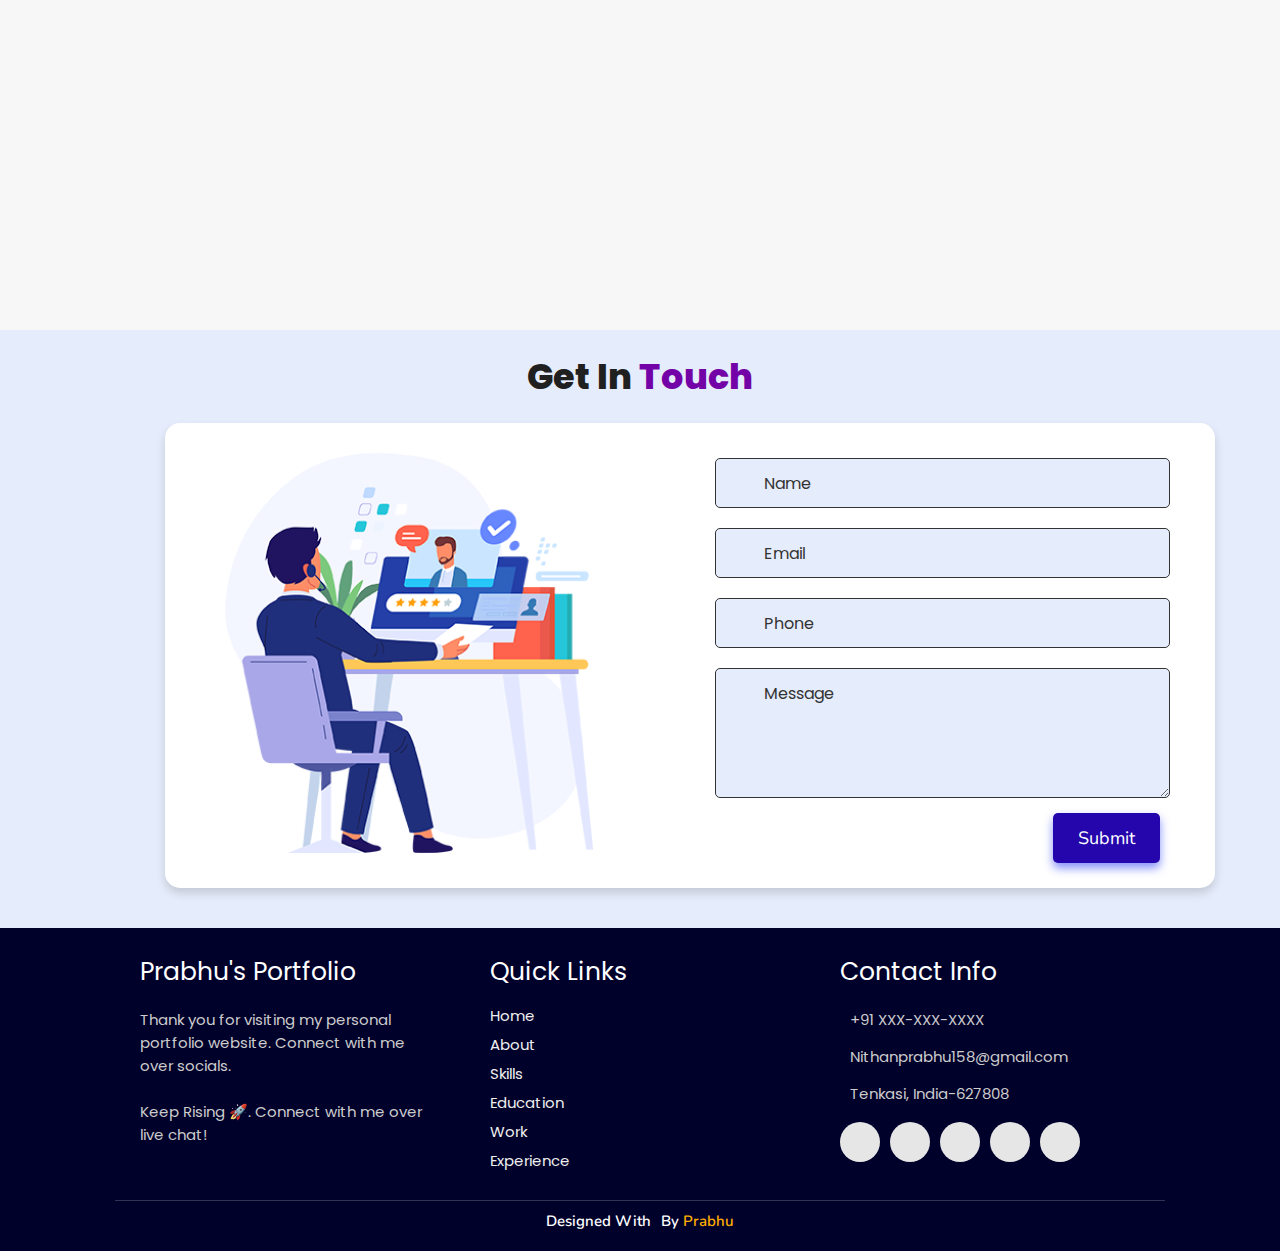
==== commit eb9a0ff3: "simplecommit" ====
--- a/index.html
+++ b/index.html
@@ -121,7 +121,7 @@
   <!-- about section ends -->
 
   <!-- skills section starts -->
-  <section class="skills" id="skills">
+  <section class="skills">
 
     <h2 class="heading"><i class="fas fa-laptop-code"></i> Skills & <span>Abilities</span></h2>
 
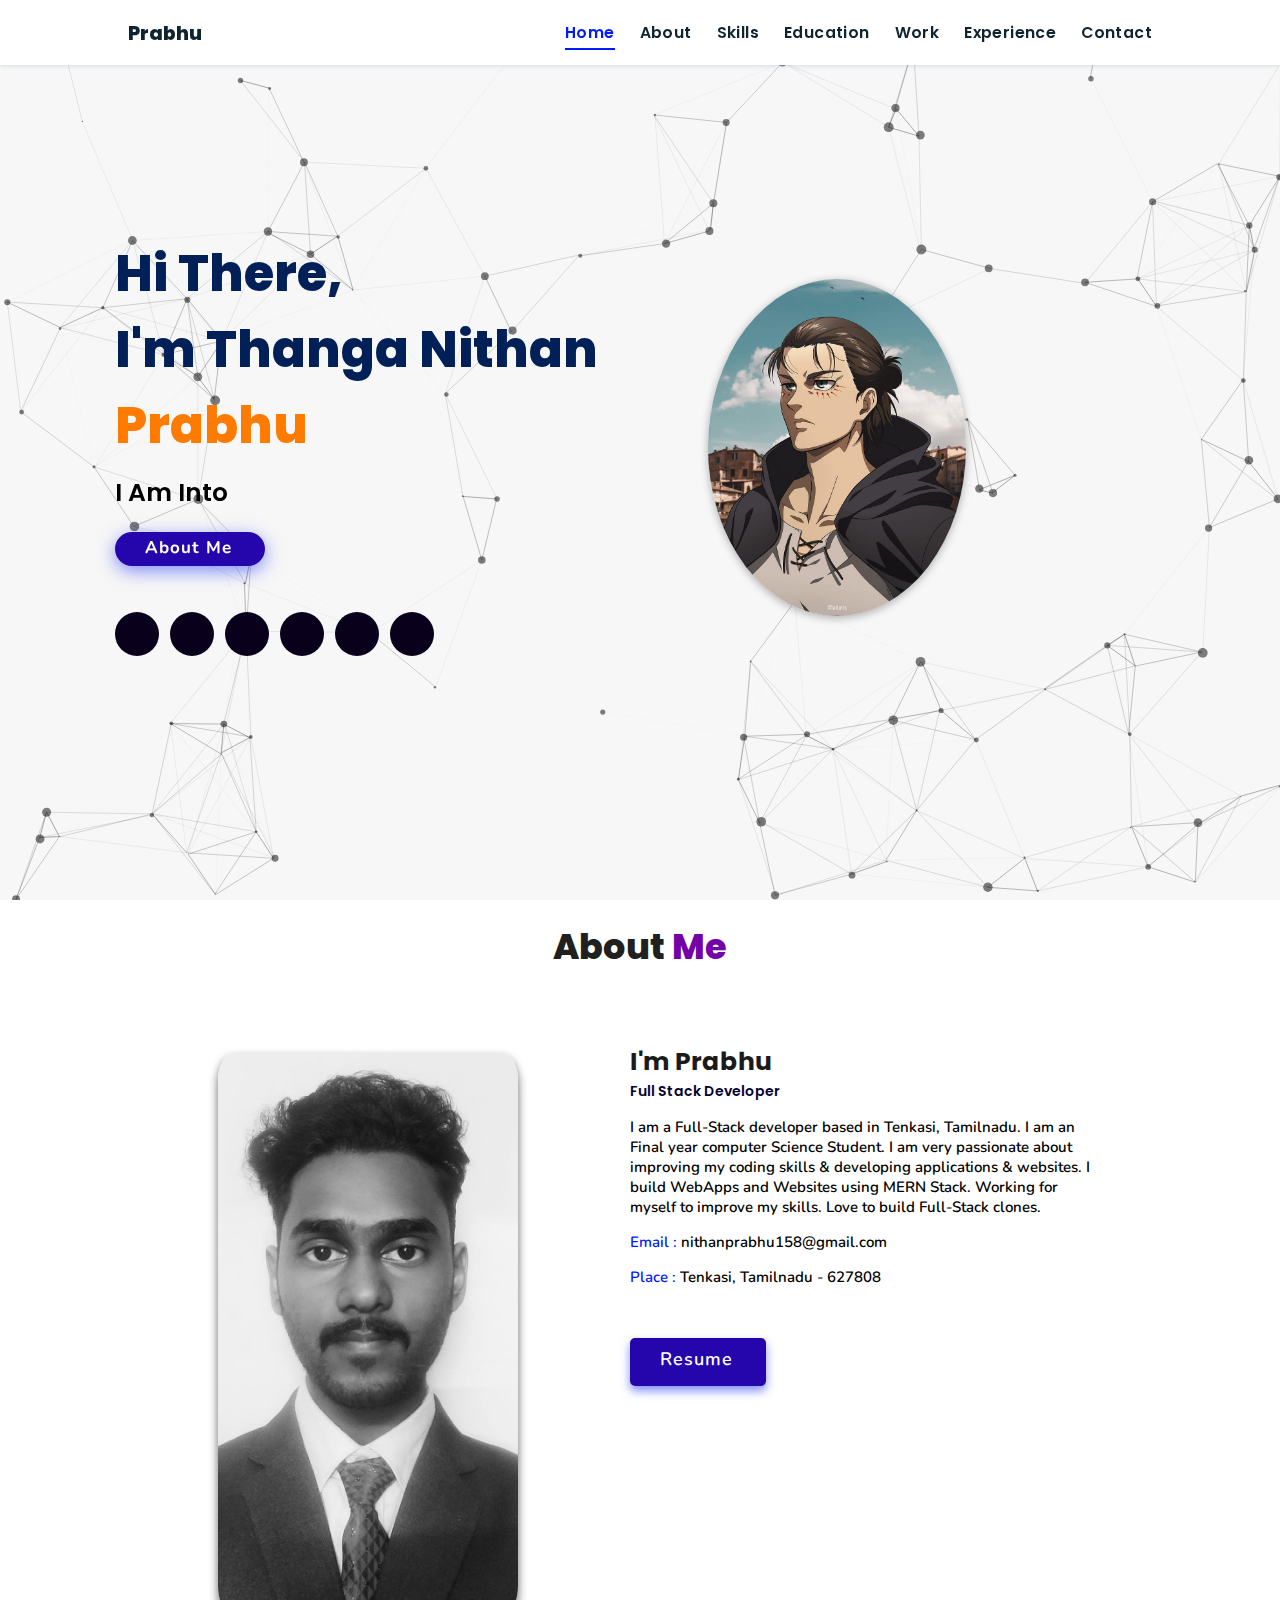
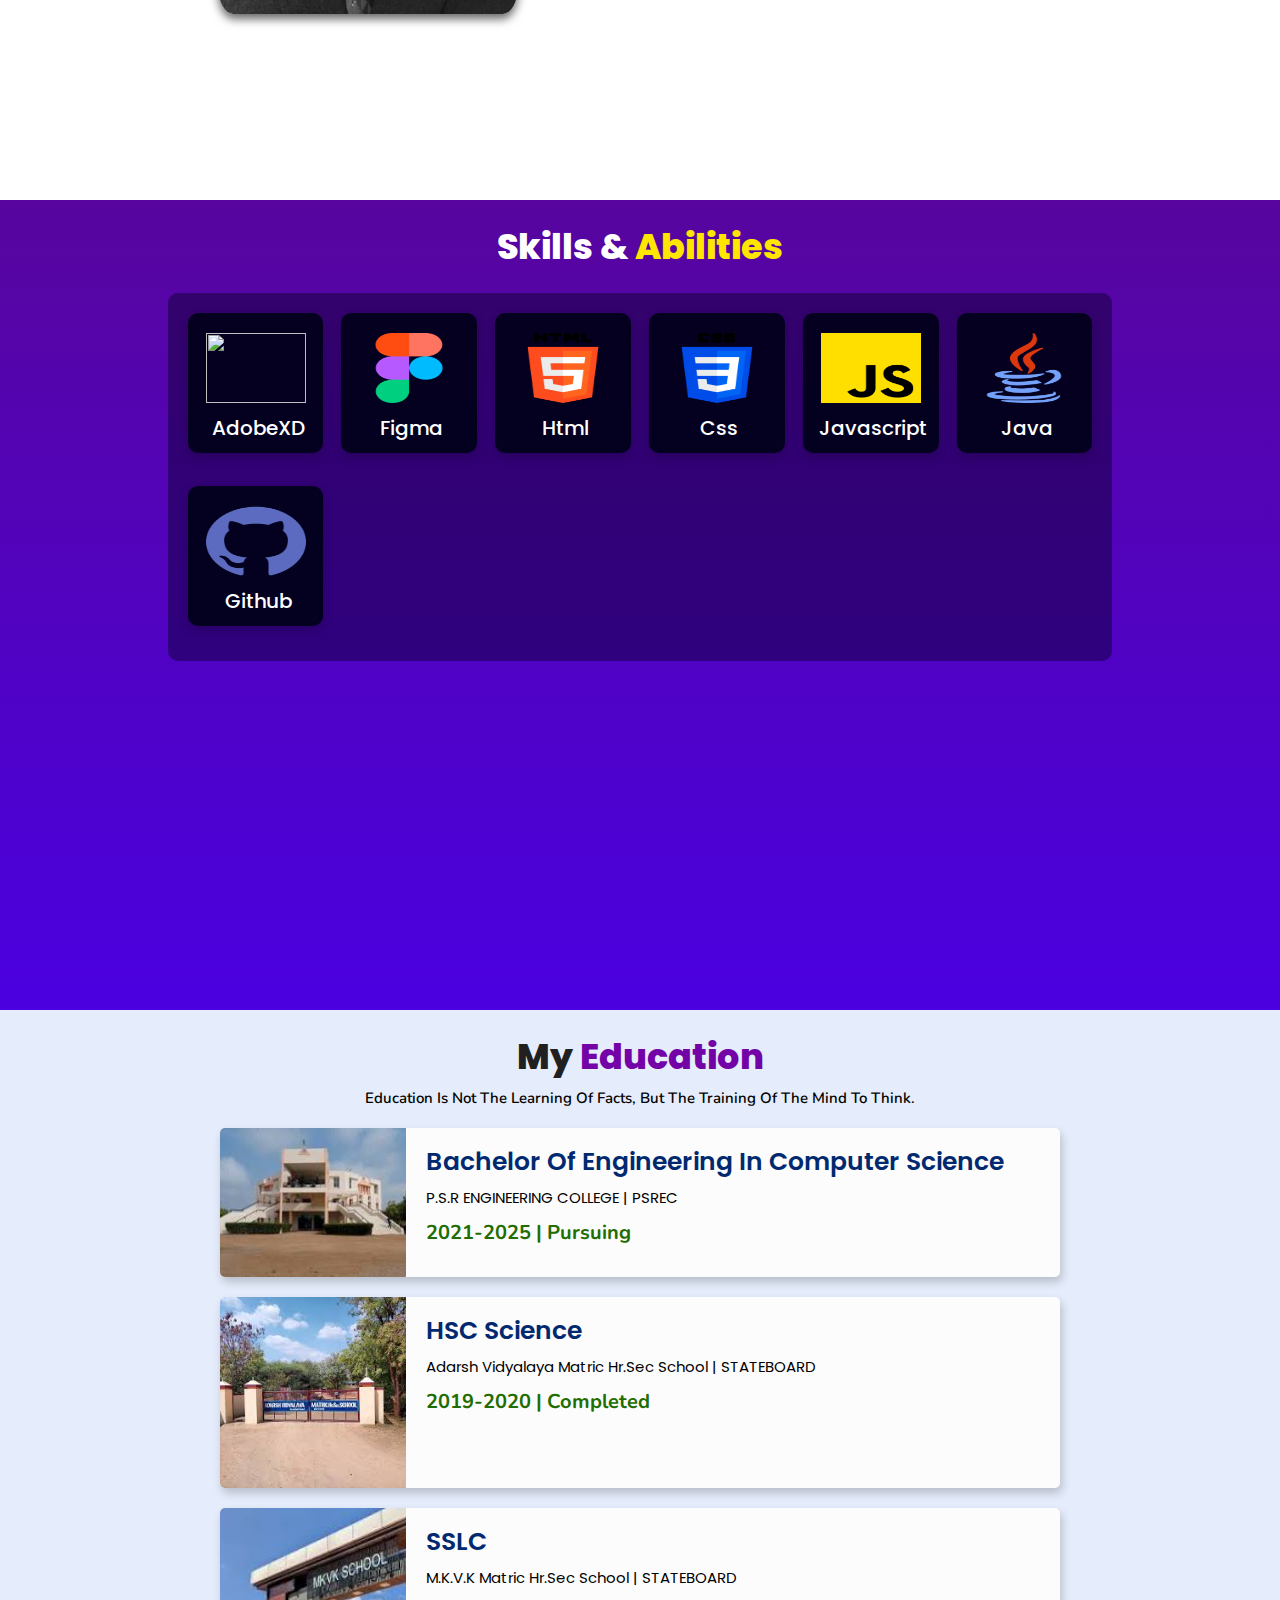
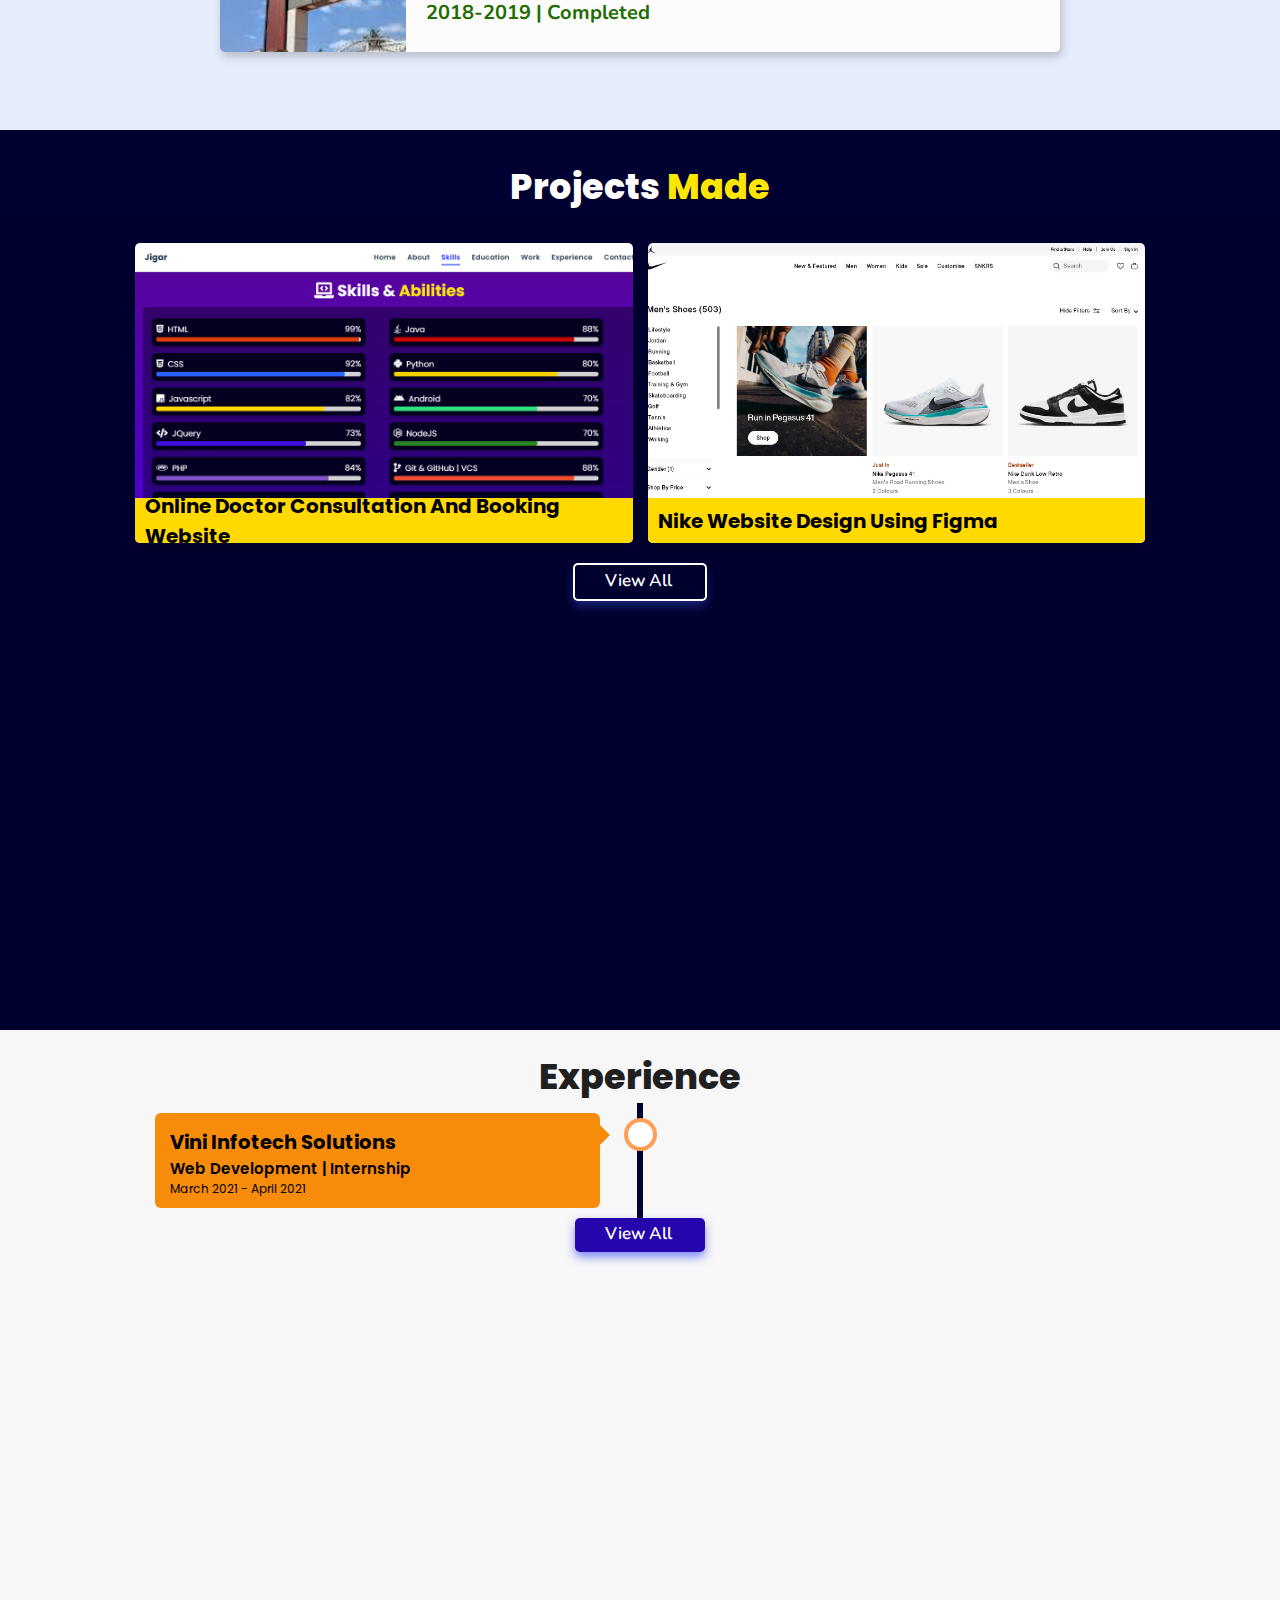
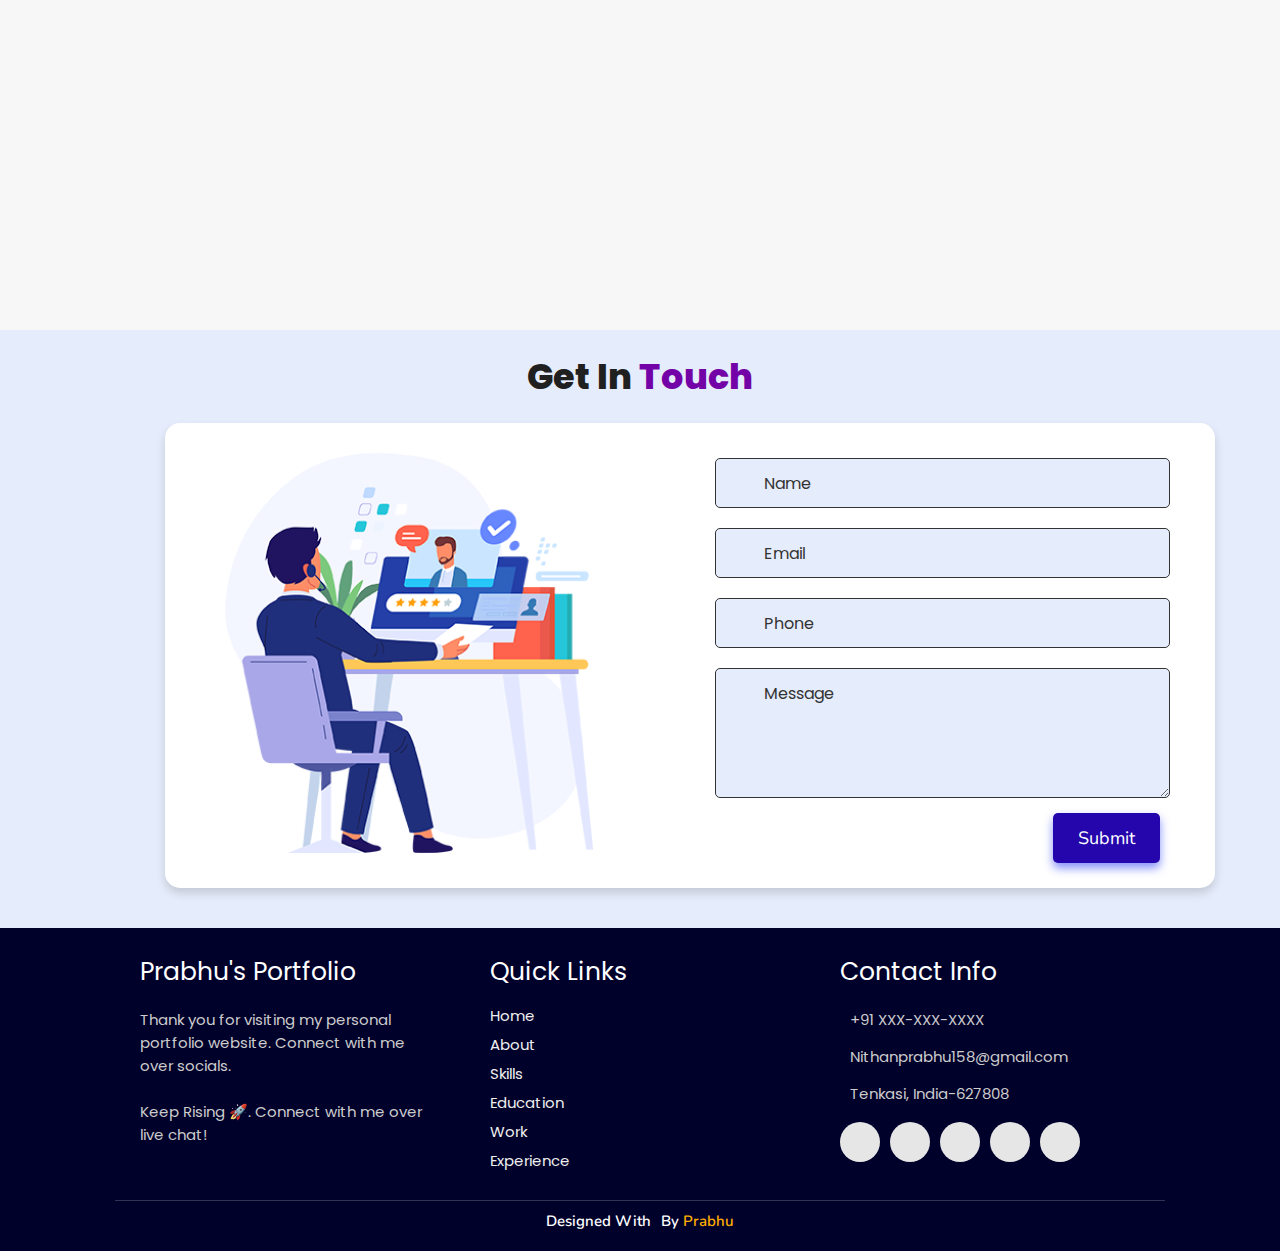
==== commit ce5b44ce: "another commit" ====
--- a/index.html
+++ b/index.html
@@ -231,7 +231,7 @@
     <div class="box-container">
 
       <div class="box tilt">
-        <img draggable="false" src="./assets/images/projects/docproject.png" alt="" />
+        <img draggable="false" src="./assets/images/projects/portfolio.PNG" alt="" />
         <div class="content">
           <div class="tag">
             <h3>online Doctor consultation and booking website</h3>
